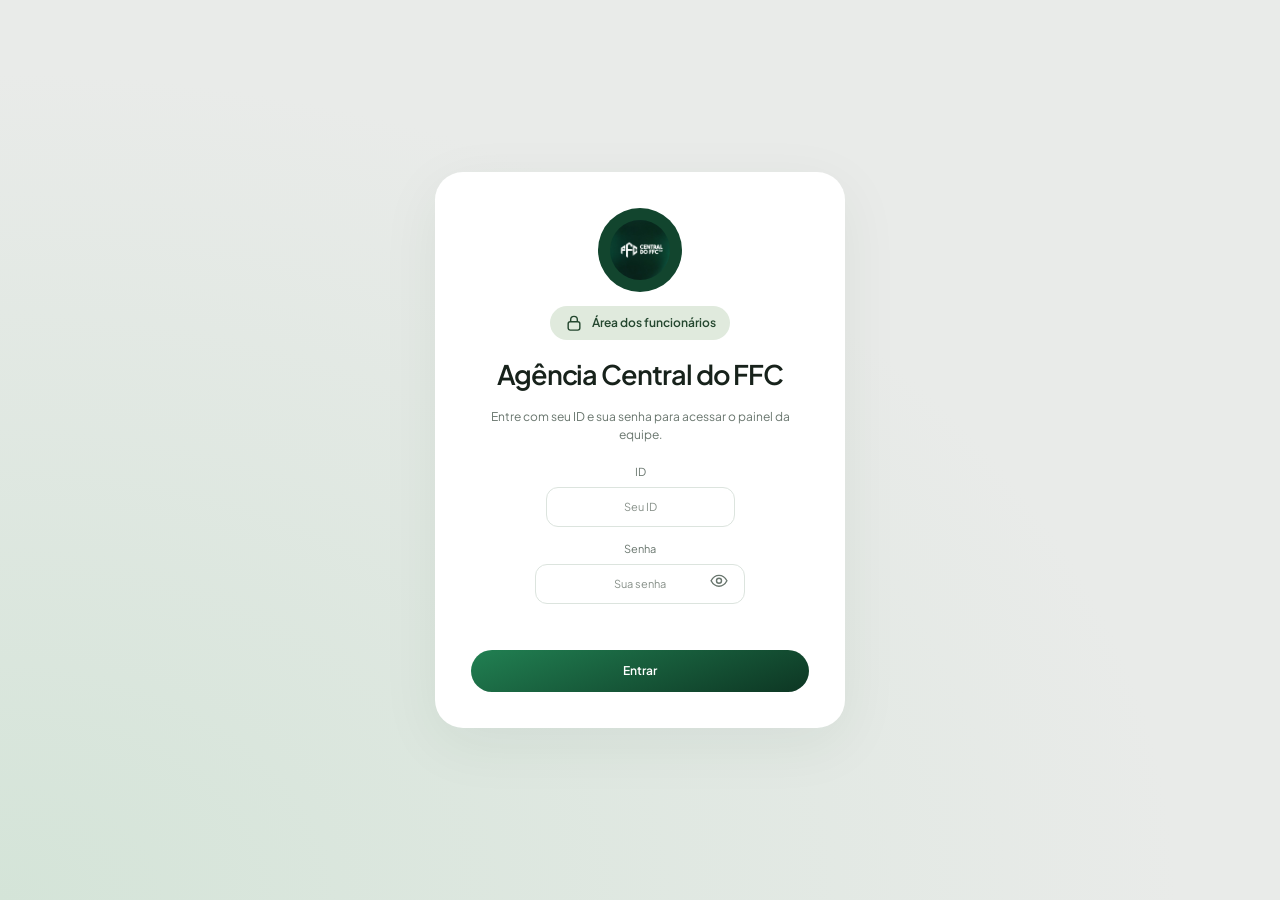
==== agencia.html @ efdbf514 "Update agencia.html" ====
<!DOCTYPE html>
<html lang="pt-BR">
<head>
<meta charset="UTF-8">
<meta name="viewport" content="width=device-width, initial-scale=1.0, viewport-fit=cover">
<meta name="robots" content="noindex,nofollow">
<meta name="theme-color" content="#04140d">
<title>Agência | Central do FFC</title>
<link rel="icon" href="/mark.png">
<link rel="stylesheet" href="assets/fonts.css">
<link rel="stylesheet" href="assets/gerenciar.css">
<link rel="stylesheet" href="assets/agencia.css">
</head>
<body>

<!-- LOGIN -->
<div class="ag-gate" id="gLogin" hidden>
  <form class="lbox" id="fLogin" autocomplete="on">
    <img class="logo" src="/mark.png" alt="">
    <span class="pill"><svg class="icon" aria-hidden="true"><use href="#ag-lock"/></svg>Área dos funcionários</span>
    <h2>Agência Central do FFC</h2>
    <p>Entre com seu ID e sua senha para acessar o painel da equipe.</p>
    <label>ID<input type="text" id="lid" inputmode="text" autocapitalize="none" autocomplete="username" placeholder="Seu ID" required></label>
    <label>Senha<span class="ag-field"><input type="password" id="lpw" autocomplete="current-password" placeholder="Sua senha" required><button class="ag-eye" type="button" data-eye aria-label="Mostrar senha"><svg class="icon" aria-hidden="true"><use href="#ag-eye"/></svg></button></span></label>
    <div class="err" id="lerr" role="alert"></div>
    <button class="btn g" type="submit">Entrar</button>
  </form>
</div>

<!-- BLOQUEIO -->
<div class="ag-gate" id="gLock" hidden>
  <form class="lbox" id="fLock">
    <span id="lkAv"></span>
    <span class="pill"><svg class="icon" aria-hidden="true"><use href="#ag-lock"/></svg>Painel bloqueado</span>
    <h2 id="lkName"></h2>
    <p>O painel foi bloqueado para proteger sua conta. Digite sua senha para continuar de onde parou.</p>
    <label>Senha<span class="ag-field"><input type="password" id="lkpw" autocomplete="current-password" placeholder="Sua senha" required><button class="ag-eye" type="button" data-eye aria-label="Mostrar senha"><svg class="icon" aria-hidden="true"><use href="#ag-eye"/></svg></button></span></label>
    <div class="err" id="lkerr" role="alert"></div>
    <button class="btn g" type="submit"><svg class="icon" aria-hidden="true"><use href="#ag-lock"/></svg>Desbloquear</button>
    <button class="ag-link" type="button" id="lkOut">Não é você? Sair</button>
  </form>
</div>

<!-- APP -->
<div class="app" id="app" hidden>
  <button class="backdrop" aria-label="Fechar menu" tabindex="-1" id="bd"></button>
  <aside id="sidebar" aria-label="Navegação da agência">
    <button class="mobile-close" aria-label="Fechar menu" id="mc">×</button>
    <div class="brand"><img src="/mark.png" alt=""><div>Central do FFC<small>Agência</small></div></div>
    <button class="nav on" data-v="inicio"><svg class="icon" aria-hidden="true"><use href="#ag-home"/></svg>Visão geral</button>
    <button class="nav" data-v="avisos"><svg class="icon" aria-hidden="true"><use href="#ag-mega"/></svg>Avisos<span class="nav-count" data-b="notices" hidden></span></button>
    <button class="nav" data-v="tarefas"><svg class="icon" aria-hidden="true"><use href="#ag-task"/></svg>Tarefas<span class="nav-count" data-b="tasks" hidden></span></button>
    <button class="nav" data-v="calendario"><svg class="icon" aria-hidden="true"><use href="#ag-cal"/></svg>Calendário</button>
    <button class="nav" data-v="arquivos"><svg class="icon" aria-hidden="true"><use href="#ag-folder"/></svg>Arquivos</button>
    <button class="nav" data-v="chat"><svg class="icon" aria-hidden="true"><use href="#ag-chat"/></svg>Conversas<span class="nav-count" data-b="chat" hidden></span></button>
    <button class="nav" data-v="equipe"><svg class="icon" aria-hidden="true"><use href="#ag-team"/></svg>Equipe</button>
    <button class="nav" data-v="pedidos"><svg class="icon" aria-hidden="true"><use href="#ag-inbox"/></svg>Pedidos<span class="nav-count" data-b="req" hidden></span></button>
    <button class="nav" data-v="atividade" id="navAct" hidden><svg class="icon" aria-hidden="true"><use href="#ag-pulse"/></svg>Atividade</button>
    <a class="nav" href="/gerenciar" id="navAdm" hidden><svg class="icon" aria-hidden="true"><use href="#ag-right"/></svg>Painel editorial</a>
    <div class="sp"></div>
    <button class="ag-sbuser" id="sbMe" aria-label="Meu perfil"><span id="sbAv"></span><div><strong id="sbName"></strong><small id="sbRole"></small></div></button>
    <button class="nav" id="btnLock"><svg class="icon" aria-hidden="true"><use href="#ag-lock"/></svg>Bloquear painel</button>
    <button class="nav" id="btnOut"><svg class="icon" aria-hidden="true"><use href="#ag-out"/></svg>Sair</button>
  </aside>
  <div class="workspace">
    <header class="topbar">
      <button class="menu-toggle" aria-label="Abrir menu" aria-controls="sidebar" aria-expanded="false" id="mt"><svg class="icon" aria-hidden="true"><use href="#ag-menu"/></svg></button>
      <span class="ag-title" id="ttl">Visão geral</span>
      <div class="topbar-right">
        <button class="ag-ib" id="bell" aria-label="Notificações"><svg class="icon" aria-hidden="true"><use href="#ag-bell"/></svg><span class="nav-count" id="bellDot" hidden></span></button>
        <button class="ag-user" id="meBtn" aria-label="Meu perfil"><span id="meAv"></span><div><strong id="meName"></strong><small id="meRole"></small></div></button>
      </div>
    </header>
    <main class="main-panel ag-root" id="ag-root"></main>
  </div>
</div>

<script src="assets/supabase.min.js"></script>
<script src="config.js"></script>
<script src="assets/agencia.js"></script>
<script>
const sb = supabase.createClient(FFC_SUPABASE_URL, FFC_SUPABASE_KEY);
const $ = s => document.querySelector(s);
const DOMAIN = 'membros.centraldoffc.app', IDLE = 15 * 60 * 1000;
let sessionEmail = '', ready = false, locked = false, lastAct = Date.now(), justLogged = false, booting = false;

function gate(w) { $('#gLogin').hidden = w !== 'login'; $('#gLock').hidden = w !== 'lock'; $('#app').hidden = w !== 'app'; }
document.addEventListener('click', e => { const b = e.target.closest('[data-eye]'); if (!b) return; const i = b.parentElement.querySelector('input'); i.type = i.type === 'password' ? 'text' : 'password'; });

/* menu lateral no celular */
const setMenu = o => { $('#app').classList.toggle('menu-open', o); $('#mt').setAttribute('aria-expanded', String(o)); };
$('#mt').onclick = () => setMenu(true); $('#mc').onclick = () => setMenu(false); $('#bd').onclick = () => setMenu(false);
document.addEventListener('keydown', e => { if (e.key === 'Escape') setMenu(false); });
document.querySelectorAll('aside .nav[data-v]').forEach(b => b.onclick = () => { AG.go(b.dataset.v); setMenu(false); });
$('#bell').onclick = () => AG.openNotifs();
$('#meBtn').onclick = () => AG.openMe();
$('#sbMe').onclick = () => { setMenu(false); AG.openMe(); };
$('#btnOut').onclick = logout; $('#lkOut').onclick = logout; $('#btnLock').onclick = () => lock(false);

/* login */
$('#fLogin').onsubmit = async e => {
  e.preventDefault(); const id = $('#lid').value.trim().toLowerCase(); $('#lerr').textContent = '';
  const email = id.includes('@') ? id : `${id}@${DOMAIN}`; justLogged = true;
  const { error } = await sb.auth.signInWithPassword({ email, password: $('#lpw').value });
  if (error) { justLogged = false; $('#lerr').textContent = 'ID ou senha incorretos.'; }
};
$('#fLock').onsubmit = async e => {
  e.preventDefault(); $('#lkerr').textContent = '';
  const { error } = await sb.auth.signInWithPassword({ email: sessionEmail, password: $('#lkpw').value });
  if (error) { $('#lkerr').textContent = 'Senha incorreta.'; return; }
  $('#lkpw').value = ''; locked = false; lastAct = Date.now(); gate('app'); AG.log('desbloqueou o painel');
};
async function logout() { ready = false; locked = false; AG.destroy(); await sb.auth.signOut(); }

sb.auth.onAuthStateChange((ev, s) => {
  if (!s) { ready = false; gate('login'); return; }
  if (ready || booting) return;
  const fresh = justLogged; justLogged = false; sessionEmail = s.user.email || '';
  setTimeout(() => boot(fresh), 0);
});
sb.auth.getSession().then(({ data }) => { if (!data.session) gate('login'); });

async function boot(fresh) {
  booting = true;
  const ok = await AG.init({
    sb, mount: $('#ag-root'),
    onView: v => { document.querySelectorAll('aside .nav[data-v]').forEach(b => b.classList.toggle('on', b.dataset.v === v)); $('#ttl').textContent = AG.TITLES[v] || ''; },
    onBadges: b => {
      document.querySelectorAll('[data-b]').forEach(el => { const n = b[el.dataset.b] || 0; el.hidden = !n; el.textContent = n > 99 ? '99+' : n; });
      $('#bellDot').hidden = !b.notifs; $('#bellDot').textContent = b.notifs > 9 ? '9+' : b.notifs; drawMe();
    },
    onMe: drawMe,
    onDenied: async () => { await sb.auth.signOut(); gate('login'); $('#lerr').textContent = 'Esta conta não tem acesso à agência.'; }
  });
  booting = false; if (!ok) return;
  ready = true; lastAct = Date.now(); gate('app'); drawMe();
  $('#navAct').hidden = !AG.isLeader();
  sb.rpc('is_admin').then(r => { $('#navAdm').hidden = r.data !== true; });
  AG.go('inicio'); if (fresh) AG.log('entrou no painel');
}
function drawMe() { const m = AG.me; if (!m) return; $('#meAv').innerHTML = AG.av(m, 40); $('#meName').textContent = AG.first(m.name); $('#meRole').textContent = m.role_title; $('#sbAv').innerHTML = AG.av(m, 42); $('#sbName').textContent = AG.first(m.name); $('#sbRole').textContent = m.role_title; }

/* bloqueio por inatividade */
['click', 'keydown', 'touchstart', 'scroll'].forEach(ev => addEventListener(ev, () => { if (!locked) lastAct = Date.now(); }, { passive: true }));
setInterval(() => { if (ready && !locked && Date.now() - lastAct > IDLE) lock(true); }, 20000);
function lock(auto) {
  const m = AG.me; if (!m) return; locked = true; setMenu(false); AG.closeModal();
  $('#lkAv').innerHTML = AG.av(m, 84); $('#lkName').textContent = AG.first(m.name); gate('lock');
  AG.log(auto ? 'teve o painel bloqueado por inatividade' : 'bloqueou o painel');
}
</script>
</body>
</html>
---- assets/fonts.css ----
@font-face {
  font-family: 'Plus Jakarta Sans';
  font-style: normal;
  font-weight: 400;
  font-display: swap;
  src: url(jakarta-400.ttf) format('truetype');
}
@font-face {
  font-family: 'Plus Jakarta Sans';
  font-style: normal;
  font-weight: 500;
  font-display: swap;
  src: url(jakarta-500.ttf) format('truetype');
}
@font-face {
  font-family: 'Plus Jakarta Sans';
  font-style: normal;
  font-weight: 600;
  font-display: swap;
  src: url(jakarta-600.ttf) format('truetype');
}
@font-face {
  font-family: 'Plus Jakarta Sans';
  font-style: normal;
  font-weight: 700;
  font-display: swap;
  src: url(jakarta-700.ttf) format('truetype');
}
---- assets/gerenciar.css ----
:root{--bg:#e9ebe9;--side:#f5f6f5;--card:#fff;--line:#e6eae7;--acc:#1d754c;--hi:#1d754c;--g:#103f2a;--ink:#17221b;--dim:#69766e;--faint:#768179;--red:#bc4545;--font:'Plus Jakarta Sans',Arial,sans-serif}
*{box-sizing:border-box}body{margin:0;background:var(--bg);color:var(--ink);font:14px/1.5 var(--font);min-height:100dvh}button,input,textarea,select{font:inherit;color:inherit}button,a,input{ -webkit-tap-highlight-color:transparent}button{cursor:pointer}button:disabled{opacity:.4;cursor:not-allowed}h1,h2,h3,p{margin-top:0}h1,h2,h3{font-weight:600;letter-spacing:-.04em}h3{font-size:18px}[hidden]{display:none!important}a{color:inherit}button:focus-visible,a:focus-visible,input:focus-visible,textarea:focus-visible,select:focus-visible,[contenteditable]:focus-visible{outline:3px solid #55ad7b;outline-offset:3px}.icon{width:20px;height:20px;fill:none;stroke:currentColor;stroke-width:1.7;flex:none}.icon use{pointer-events:none}.svg-defs{position:absolute;width:0;height:0;overflow:hidden}
.app{display:grid;grid-template-columns:252px minmax(0,1fr);gap:12px;padding:12px;min-height:100dvh}.app>aside{position:sticky;top:12px;height:calc(100dvh - 24px);background:var(--side);border-radius:28px;padding:24px 18px 18px;display:flex;flex-direction:column;gap:5px;overflow-y:auto}.brand{display:flex;align-items:center;gap:10px;margin:0 6px 26px;font-size:17px;font-weight:700;letter-spacing:-.04em}.brand img{height:38px;width:38px;object-fit:contain;border-radius:10px}.brand small{display:block;font-size:10px;color:var(--dim);font-weight:500;letter-spacing:.12em;text-transform:uppercase}.nav-label{font-size:10px;letter-spacing:.08em;color:var(--dim);text-transform:uppercase;padding:10px 12px;margin:6px 0}.nav{display:flex;align-items:center;gap:12px;border:0;background:transparent;border-radius:12px;padding:12px;color:var(--dim);text-align:left;text-decoration:none;position:relative;font-size:13px;min-height:44px}.nav:hover{background:#e9eeea;color:var(--ink)}.nav.on{font-weight:600;color:var(--ink)}.nav.on:before{content:'';position:absolute;left:-18px;width:5px;height:32px;border-radius:0 5px 5px 0;background:var(--acc)}.nav.on .icon{color:var(--acc)}.nav-count{margin-left:auto;font-size:10px;background:var(--g);color:white;padding:1px 6px;border-radius:5px}.sp{flex:1;min-height:20px}.side-note{border-radius:22px;background:radial-gradient(ellipse at bottom right,#216044,transparent 65%),#0c3020;color:#fff;padding:20px 16px;margin-top:18px}.side-note p{color:#bdd3c4;font-size:12px;margin-bottom:16px}.side-note strong{font-size:17px;font-weight:500;display:block;margin:12px 0 6px}.side-note .btn{display:block;width:100%;text-align:center;background:#1e754a;color:#fff;text-decoration:none;font-size:12px}.workspace{min-width:0}.topbar{height:70px;border-radius:28px;background:var(--side);display:flex;align-items:center;padding:12px 20px;gap:16px;margin-bottom:12px}.global-search{background:#fff;border-radius:99px;display:flex;align-items:center;gap:10px;padding:0 14px;max-width:380px;flex:1;min-width:0}.global-search input{border:0!important;background:transparent!important;padding:11px 0!important;min-width:0;font-size:12px;outline:none!important}.global-search kbd{white-space:nowrap;font:10px var(--font);background:var(--side);padding:2px 6px;border-radius:5px}.topbar-right{margin-left:auto;display:flex;align-items:center;gap:14px}.site-action{display:grid;place-items:center;background:#fff;border-radius:50%;width:42px;height:42px}.user{display:flex;align-items:center;gap:10px}.avatar{display:grid;place-items:center;background:#e0eadd;color:#24472f;width:42px;height:42px;border-radius:50%;font-size:13px;font-weight:600}.user strong{font-size:12px;display:block;font-weight:600}.user small{display:block;font-size:11px;color:var(--dim);max-width:180px;overflow:hidden;text-overflow:ellipsis}.menu-toggle,.mobile-close{display:none}.main-panel{background:var(--side);border-radius:28px;padding:24px 20px;min-height:calc(100dvh - 106px)}.top{display:flex;justify-content:space-between;align-items:center;gap:20px;margin-bottom:22px;flex-wrap:wrap}.top h1{font-size:34px;line-height:1.2;margin:0 0 5px}.top p{font-size:12px;color:var(--dim);margin:0}.btn{border:0;border-radius:99px;padding:12px 20px;font-size:12px;font-weight:600;background:var(--hi);color:white;display:inline-flex;align-items:center;justify-content:center;gap:8px;min-height:40px;text-decoration:none;transition:background .15s,transform .15s}.btn:hover{filter:brightness(.96)}.btn.g{background:linear-gradient(160deg,#218052,#0d3623);color:white}.btn.o{background:transparent;border:1px solid #164c32;color:var(--g)}.btn.r{background:transparent;border:1px solid #e4bcbc;color:var(--red)}.btn.s{padding:6px 11px;font-size:11px;min-height:32px}.btn[aria-pressed=true]{background:var(--g);color:#fff}.stats{display:grid;grid-template-columns:repeat(4,minmax(0,1fr));gap:14px;margin-bottom:16px}.st{background:var(--card);border-radius:22px;padding:20px;position:relative;box-shadow:0 2px 2px #17221b04}.st small{font-size:14px;color:var(--ink);display:block;padding-right:22px}.st b{display:block;font-size:44px;line-height:1.3;letter-spacing:-.05em;font-weight:600;margin:14px 0 0}.st .stat-note{font-size:10px;color:var(--dim);margin-top:4px}.stat-arrow{position:absolute;right:17px;top:18px;width:30px;height:30px;display:grid;place-items:center;border:1px solid currentColor;border-radius:50%}.stat-arrow .icon{width:15px;height:15px}.st.hl{background:linear-gradient(130deg,#175a3b,#0e3825);color:#fff;box-shadow:0 8px 14px #103e2626}.st.hl small,.st.hl .stat-note{color:#d1e5d7}.st.hl .stat-arrow{background:#edf7ef;color:#174e33;border:0}.row{display:grid;grid-template-columns:1.2fr 1fr;gap:16px;margin-bottom:16px}.dashboard-row{grid-template-columns:1.35fr .9fr 1fr}.panel{background:var(--card);border-radius:22px;padding:20px;box-shadow:0 2px 2px #17221b04;min-width:0}.panel h3{margin:0 0 12px}.panel-header{display:flex;align-items:center;justify-content:space-between;gap:10px;margin-bottom:20px}.panel-header h3{margin:0}.panel-header span{font-size:10px;color:var(--dim)}.bars{display:flex;align-items:flex-end;gap:12px;height:185px;margin-top:20px}.bar{flex:1;display:flex;flex-direction:column;align-items:center;justify-content:flex-end;gap:6px;height:100%;font-size:10px;color:var(--dim);min-width:0}.bar i{width:100%;max-width:54px;border-radius:40px;min-height:8px;background:#1d754c}.bar:nth-child(3n) i{background:#59b98b}.bar:nth-child(4n) i{background:#103f2a}.bar[data-empty=true] i{background:repeating-linear-gradient(135deg,transparent,transparent 4px,#98aa9e 4px,#98aa9e 5px);border:1px solid #dde4df}.quick-card{display:flex;flex-direction:column}.quick-card .eyebrow{font-size:10px;color:var(--dim);text-transform:uppercase;letter-spacing:.08em;margin:0 0 15px}.quick-card h3{font-size:25px;line-height:1.3;color:#175a3b;margin:0 0 10px}.quick-card>p{font-size:11px;color:var(--dim)}.quick{display:grid;gap:8px;margin-top:auto;padding-top:20px}.quick .btn{width:100%}.progress-card{display:flex;flex-direction:column}.publication-ring{position:relative;width:150px;aspect-ratio:1;border-radius:50%;background:conic-gradient(#1d754c var(--progress,0%),#edf1ee 0);margin:10px auto 16px;display:grid;place-items:center}.publication-ring:before{content:'';position:absolute;inset:16px;border-radius:50%;background:#fff}.publication-ring>div{z-index:1;text-align:center}.publication-ring strong{font-size:30px;letter-spacing:-.05em}.publication-ring small{display:block;color:var(--dim);font-size:10px}.legend{display:flex;justify-content:center;gap:14px;color:var(--dim);font-size:10px}.legend span{display:flex;align-items:center;gap:5px}.legend i{display:block;width:9px;height:9px;border-radius:50%;background:#1d754c}.legend span+span i{background:#e5ebe6}.tools{display:flex;gap:8px;flex-wrap:wrap;margin-bottom:18px}.tools input{flex:1;min-width:160px}.list{display:grid;gap:10px}.it{display:flex;align-items:center;gap:12px;padding:12px;background:var(--card);border:1px solid var(--line);border-radius:16px;min-width:0}.th{width:76px;height:58px;border-radius:12px;flex:none;background:#e7efea center/cover}.tx{flex:1;min-width:0}.it b{display:block;font-size:12px;font-weight:600;white-space:nowrap;overflow:hidden;text-overflow:ellipsis}.it small{color:var(--dim);font-size:10px;overflow-wrap:anywhere}.badge{display:inline-block;font-size:9px;font-weight:500;border-radius:5px;padding:1px 5px;margin:5px 5px 0 0;background:#e9f6ee;color:#1d754c;border:1px solid #c5e1ce}.badge.d{background:#f5f0e7;color:#946c25;border-color:#ebd6b6}.badge.f{background:#edf0fc;color:#5c65a0;border-color:#d6dbef}.acts{display:flex;gap:6px;flex-wrap:wrap;justify-content:flex-end}.recent-panel .it{border:0;border-bottom:1px solid var(--line);border-radius:0;padding:12px 0}.recent-panel .it:last-child{border-bottom:0}.ed{display:grid;grid-template-columns:minmax(0,1fr) 280px;gap:20px;align-items:start}.editor-main{padding:20px;background:#fff;border-radius:22px}input[type=text],input[type=email],input[type=password],textarea,select{width:100%;background:#fff;border:1px solid #dce4de;border-radius:12px;padding:11px 13px;min-width:0}textarea{resize:vertical}input::placeholder,textarea::placeholder{color:#879089}input[type=checkbox]{accent-color:var(--acc);width:17px;height:17px}.tb{display:flex;flex-wrap:wrap;gap:4px;padding:8px;border:1px solid var(--line);border-bottom:0;border-radius:14px 14px 0 0;background:#f7f9f7}.tb button{min-width:34px;min-height:34px;border:0;border-radius:8px;background:none;font-weight:600;font-size:12px}.tb button:hover{background:#e6efe8}#body{min-height:340px;border:1px solid var(--line);border-radius:0 0 14px 14px;padding:16px;line-height:1.8;font-size:15px;background:#fff;overflow-wrap:anywhere}#body h2{font:600 23px var(--font);margin:14px 0 6px}#body a{color:var(--acc)}#body img{max-width:100%;border-radius:12px;display:block;margin:8px 0}#body blockquote{margin:8px 0;padding-left:14px;border-left:3px solid var(--acc);color:var(--dim)}#t{font:600 22px var(--font)!important;letter-spacing:-.03em}label{display:block;font-size:11px;color:var(--dim);margin:16px 0 6px}.sw{display:flex;align-items:center;justify-content:space-between;padding:12px 0;border-top:1px solid var(--line);font-size:12px;gap:8px}.gal{display:grid;grid-template-columns:1fr 1fr;gap:8px;margin-top:12px}.gi{border-radius:10px;overflow:hidden;border:1px solid var(--line)}.gi img{width:100%;aspect-ratio:4/3;object-fit:cover;display:block}.gi div{display:flex;flex-wrap:wrap;gap:3px;padding:5px}.gi button{flex:1;font-size:10px;padding:4px;border-radius:6px;border:1px solid var(--line);background:#f1f6f2}.gi.cv{outline:2px solid var(--acc)}.toast{position:fixed;bottom:20px;left:50%;transform:translateX(-50%);background:var(--g);color:#fff;padding:12px 22px;border-radius:99px;font-weight:500;font-size:12px;z-index:100;box-shadow:0 8px 30px #17221b26;max-width:90vw;text-align:center}.err{color:var(--red);font-size:12px;min-height:18px}.social-add{display:flex;gap:8px;flex-wrap:wrap}.social-add select{width:120px}.social-add input{flex:1;min-width:120px}#login{min-height:100dvh;display:grid;place-items:center;padding:24px;background:radial-gradient(ellipse at bottom left,#d4e4d8,transparent 65%),var(--bg)}.lbox{width:min(100%,410px);padding:36px;background:#fff;border-radius:28px;display:grid;gap:14px;box-shadow:0 16px 60px #173a2010}.lbox .brand{margin:0 0 12px}.lbox h2{font-size:27px;margin:0}.lbox p{font-size:12px;color:var(--dim);margin:0 0 6px}.lbox label{margin:0}.lbox label input{margin-top:6px}.lbox>.btn{width:100%}.login-note{font-size:10px;text-align:center;color:var(--dim)}.backdrop{display:none}
@media(min-width:1700px){.main-panel{padding:30px}.dashboard-row{grid-template-columns:1.5fr 1fr 1fr}.bars{height:210px}}
@media(max-width:1250px){.app{grid-template-columns:220px minmax(0,1fr)}.brand{font-size:15px}.stats{gap:10px}.st{padding:16px}.st small{font-size:12px;padding-right:26px}.st b{font-size:38px}.dashboard-row{grid-template-columns:1.2fr 1fr}.progress-card{grid-column:1/-1;display:grid;grid-template-columns:1fr 1fr;align-items:center}.progress-card h3{grid-column:1}.publication-ring{grid-column:2;grid-row:1/3;width:120px;margin:0 auto}.legend{justify-content:flex-start}.it .acts{max-width:185px}.ed{grid-template-columns:minmax(0,1fr) 250px}}
@media(max-width:900px){.app{grid-template-columns:1fr}.app>aside{position:fixed;left:12px;top:12px;bottom:12px;width:252px;z-index:60;transform:translateX(-290px);transition:transform .2s}.app.menu-open>aside{transform:translateX(0)}.mobile-close{display:block;position:absolute;right:12px;top:8px;background:transparent;border:0;padding:8px;font-size:20px}.app.menu-open .backdrop{display:block;position:fixed;inset:0;border:0;background:#0b21135c;z-index:55}.menu-toggle{display:grid;place-items:center;background:none;border:0;padding:4px;width:28px;height:38px}.global-search kbd{display:none}.main-panel{min-height:calc(100dvh - 106px)}.topbar{padding:12px 16px}.user small{max-width:140px}}
@media(max-width:620px){.app{padding:8px;gap:8px}.topbar{height:64px;margin-bottom:10px;gap:8px;border-radius:24px;padding:10px 12px}.global-search{padding:0 10px}.global-search input{font-size:11px}.user>div:last-child,.site-action{display:none}.topbar-right{margin-left:0}.user .avatar{width:36px;height:36px}.main-panel{padding:20px 12px;border-radius:24px}.top h1{font-size:29px}.top{gap:16px}.top p{font-size:11px}.stats{grid-template-columns:1fr 1fr;gap:10px}.st{padding:16px;border-radius:19px;min-height:148px}.st small{font-size:11px}.st b{font-size:38px}.stat-arrow{right:12px;top:14px;width:25px;height:25px}.st .stat-note{font-size:9px}.row,.dashboard-row,.ed{grid-template-columns:1fr}.progress-card{display:flex;grid-column:auto;align-items:stretch}.publication-ring{width:150px;margin:10px auto 16px}.legend{justify-content:center}.panel,.editor-main{padding:17px;border-radius:20px}.it{flex-wrap:wrap;gap:10px}.it .acts{width:100%;max-width:none;justify-content:flex-start;gap:5px}.it .acts .btn{font-size:10px;padding:6px 9px;min-height:34px}.th{width:62px;height:50px}.tx b{font-size:12px}.it small{font-size:9px}.tools{gap:6px}.tools input{flex-basis:100%}.panel-header{align-items:flex-start}.panel-header h3{font-size:17px}.panel-header .btn{font-size:10px;padding:6px 10px}.lbox{padding:26px}.top .acts{justify-content:flex-start}.social-add select{width:100px}}
@media(prefers-reduced-motion:reduce){*{scroll-behavior:auto!important;transition:none!important}}
.brand img{background:#12452e;padding:5px}.gi img{background:#e6eee8}
.editor-hint{font-size:12px;color:var(--dim);margin:12px 0}.image-editor-actions{display:flex;align-items:center;gap:12px;flex-wrap:wrap;padding:10px 0}.image-tools{position:sticky;top:8px;z-index:10;display:flex;flex-wrap:wrap;gap:10px;padding:14px;background:#f0f7f2;border:1px solid #b7d4c1;border-radius:14px;box-shadow:0 4px 12px #1232}.image-tools label{flex:1;min-width:110px;margin:0}.image-tools .image-alt-label{flex-basis:100%}.image-move{display:flex;flex-wrap:wrap;gap:8px}#body img[data-selected]{outline:3px solid #1d754c;outline-offset:3px}#body img{height:auto;cursor:pointer}#body img[data-width="50"]{width:50%}#body img[data-width="75"]{width:75%}#body img[data-width="100"]{width:100%}#body img[data-align="left"]{margin-left:0;margin-right:auto}#body img[data-align="center"]{margin-left:auto;margin-right:auto}#body img[data-align="right"]{margin-left:auto;margin-right:0}
/* Ferramentas à direita no computador e sobre o teclado no celular. */
.editor-side{min-width:0;display:flex;flex-direction:column;gap:16px;position:sticky;top:12px;max-height:calc(100dvh - 24px);overflow:auto;scrollbar-width:thin}
.editor-tools{background:#fff;border:1px solid var(--line);border-radius:16px;padding:10px;min-width:0}
.editor-tools .tb{border:0;border-radius:10px;padding:4px;gap:4px}
.editor-tools .tb button{min-height:40px;min-width:40px}
.editor-tools .image-editor-actions{padding:10px 0 0;gap:4px}
.editor-tools .image-editor-actions .btn{min-height:40px}
.editor-tools .image-editor-actions .editor-hint{margin:6px 0;font-size:11px}
#body{border-radius:14px}
@media(max-width:900px){
  .ed{grid-template-columns:minmax(0,1fr)}
  .editor-side{position:static;max-height:none;overflow:visible}
  .editor-tools{margin-bottom:12px}
  .editor-tools.is-docked{position:fixed;left:0;right:0;z-index:80;margin:0;border-radius:14px 14px 0 0;border:1px solid #dce4de;padding:6px 10px;box-shadow:0 -5px 20px #1232;background:#fff}
  .editor-tools.is-docked .tb{display:flex;flex-wrap:nowrap;overflow-x:auto;scrollbar-width:thin;background:transparent;padding:0}
  .editor-tools.is-docked .tb button{flex:none;min-height:44px;padding:6px 10px}
  .editor-tools.is-docked .image-editor-actions{padding:4px 0 0}
  .editor-tools.is-docked .image-editor-actions .editor-hint{display:none}
  #body{font-size:16px;padding-bottom:120px}
}
.cover-editor{margin-top:16px}.cover-editor img{display:block;width:100%;height:auto;max-height:240px;object-fit:contain;background:#e6eee8;border-radius:12px;margin-bottom:10px}.cover-editor .btn{width:100%}
---- assets/agencia.css ----
/* Agência Central do FFC — estilos (usa as variáveis e componentes do gerenciar.css) */
.ag-root,.ag-bg{--ok:#1d754c;--warn:#946c25;--soft:#eef6f1}
.ag-root label,.ag-modal label{display:block;font-size:11px;color:var(--dim);margin:14px 0 6px}
.ag-root input:not([type=checkbox]):not([type=radio]):not([type=file]),.ag-root select,.ag-root textarea,.ag-modal input:not([type=checkbox]):not([type=radio]):not([type=file]),.ag-modal select,.ag-modal textarea{width:100%;background:#fff;border:1px solid #dce4de;border-radius:12px;padding:11px 13px;min-width:0;font-size:13px;outline:none}
.ag-root input:focus,.ag-root select:focus,.ag-root textarea:focus,.ag-modal input:focus,.ag-modal select:focus,.ag-modal textarea:focus{border-color:#55ad7b;box-shadow:0 0 0 3px #55ad7b26}
.ag-modal textarea,.ag-root textarea{resize:vertical}
.ag-root .badge,.ag-modal .badge{margin:0;display:inline-flex;align-items:center;gap:4px;font-size:10px;padding:2px 8px;border-radius:7px}
.badge.u{background:#fbeaea;color:#bc4545;border-color:#efc7c7}
.ag-root .btn.rd,.ag-modal .btn.rd{background:#bc4545}
.ag-root .btn .icon,.ag-modal .btn .icon{width:16px;height:16px}
.ag-root .btn.s .icon{width:14px;height:14px}
.ag-root .acts,.ag-root .top .acts{display:flex;gap:8px;flex-wrap:wrap}
.ag-root .btn[aria-pressed=false]{opacity:.85}
.ag-empty{color:var(--dim);font-size:12px;margin:8px 0;text-align:center;padding:14px 0}.ag-empty.sm{padding:10px 0;font-size:11px}
.ag-p{font-size:13px;color:#33433a;margin:6px 0 12px;overflow-wrap:anywhere}.ag-p.pre{white-space:pre-wrap}
.ag-meta{font-size:11px;color:var(--dim)}
.ag-stack{display:grid;gap:12px}
.ag-av{border-radius:50%;object-fit:cover;display:inline-grid;place-items:center;font-weight:700;color:#fff;flex:none;border:2px solid #fff;overflow:hidden}
.ag-avs{display:flex}.ag-avs .ag-av{margin-left:-7px}.ag-avs .ag-av:first-child{margin-left:0}
.ag-tm{display:flex;gap:6px;flex-wrap:wrap;align-items:center}

/* listas e linhas */
.ag-line{display:flex;align-items:center;gap:12px;padding:12px 0;border-bottom:1px solid var(--line);min-width:0}.ag-line:last-child{border-bottom:0}
.ag-line .tx{flex:1;min-width:0}.ag-line .tx b{display:block;font-size:13px;font-weight:600;overflow-wrap:anywhere}.ag-line .tx small{display:block;font-size:11px;color:var(--dim)}
.ag-btnrow{width:100%;background:none;border:0;border-bottom:1px solid var(--line);text-align:left;color:inherit;border-radius:0}.ag-btnrow:hover{background:var(--soft)}
.ag-btnrow.unread{background:var(--soft)}.ag-dot{width:9px;height:9px;border-radius:50%;background:var(--acc);flex:none}
.ag-date{width:44px;text-align:center;flex:none}.ag-date b{display:block;font-size:20px;line-height:1;letter-spacing:-.04em}.ag-date small{text-transform:uppercase;font-size:9px;letter-spacing:.06em;color:var(--dim)}
.ag-banner{display:flex;gap:10px;align-items:center;background:#fff7e6;border:1px solid #ebd6b6;color:#7a5a1e;border-radius:16px;padding:13px 16px;margin-bottom:14px;font-size:13px}
.ag-stbtn{border:0;text-align:left;font:inherit;cursor:pointer;width:100%;display:block}
.ag-stbtn:focus-visible{outline:3px solid #55ad7b}
.ag-load{display:flex;align-items:center;gap:10px;padding:7px 0}.ag-load .tx{flex:1;min-width:0}.ag-load b{font-size:12px;display:block}.ag-load em{font-style:normal;font-weight:600;font-size:16px;min-width:22px;text-align:right}
.ag-root .dx-track{height:6px;border-radius:9px;background:#edf1ee;margin-top:5px;overflow:hidden}.ag-root .dx-track i{display:block;height:100%;border-radius:9px;background:linear-gradient(90deg,#1d754c,#59b98b)}

/* avisos */
.ag-notice{background:#fff;border-radius:18px;padding:16px 18px;border-left:5px solid var(--acc);border:1px solid var(--line);border-left-width:5px;margin-bottom:10px}
.ag-notice.importante{border-left-color:#d9a23a}.ag-notice.urgente{border-left-color:var(--red)}
.ag-notice h4{font-size:15px;margin:8px 0 4px;letter-spacing:-.02em}.ag-notice p{margin:0;font-size:13px;white-space:pre-wrap;overflow-wrap:anywhere;color:#33433a}
.ag-nh{display:flex;gap:8px;align-items:center;flex-wrap:wrap}.ag-nh .tx{flex:1;min-width:0}.ag-nh .tx b{display:block;font-size:13px}
.panel .ag-notice{background:var(--side)}
.ag-stack .ag-notice{margin-bottom:0}

/* filtros */
.ag-filters{display:flex;gap:10px;flex-wrap:wrap;align-items:center;margin-bottom:14px;padding:14px}
.ag-filters select{width:auto;flex:1;min-width:150px;max-width:240px}
.ag-search{position:relative;flex:1;min-width:200px}.ag-search .icon{position:absolute;left:12px;top:50%;transform:translateY(-50%);color:var(--dim);width:17px;height:17px}.ag-search input{padding-left:38px!important;border-radius:99px!important}
.ag-chips{display:flex;gap:6px;flex-wrap:wrap}

/* kanban */
.ag-tabs{display:none;gap:4px;margin:0 0 12px;border-bottom:1px solid var(--line);overflow-x:auto;scrollbar-width:none}
.ag-tabs button{background:none;border:0;border-bottom:2px solid transparent;padding:10px 12px;color:var(--dim);font-weight:600;white-space:nowrap;font-size:12px}
.ag-tabs button[aria-selected=true]{color:var(--ink);border-color:var(--acc)}.ag-tabs i{font-style:normal;background:#dfeae3;border-radius:7px;font-size:10px;padding:1px 6px;margin-left:5px}
.ag-kanban{display:grid;grid-template-columns:repeat(4,minmax(0,1fr));gap:12px;align-items:start}
.ag-col{background:#e5ebe7;border-radius:20px;padding:12px;min-height:160px;transition:background .15s}.ag-col.over{background:#cfe3d7;outline:2px dashed var(--acc)}
.ag-col h4{margin:2px 4px 12px;font-size:12px;letter-spacing:0;font-weight:600;display:flex;justify-content:space-between;align-items:center;color:#33433a}.ag-col h4 i{font-style:normal;background:#fff;border-radius:8px;font-size:10px;padding:1px 7px}
.ag-cards{display:grid;gap:8px}
.ag-task{width:100%;text-align:left;background:#fff;border:0;border-radius:15px;padding:12px;display:grid;gap:9px;color:inherit;box-shadow:0 1px 2px #17221b0d}.ag-task:hover{box-shadow:0 4px 12px #17221b1a}.ag-task.drag{opacity:.4}
.ag-task b{font-size:13px;line-height:1.35;font-weight:600;overflow-wrap:anywhere}
.ag-tf{display:flex;justify-content:space-between;align-items:center;gap:8px}.ag-tf .ag-meta{display:inline-flex;align-items:center;gap:3px;white-space:pre}.ag-tf .icon{width:13px;height:13px}
@media(max-width:1100px){.ag-kanban{grid-template-columns:repeat(2,minmax(0,1fr))}}
@media(max-width:700px){.ag-tabs{display:flex}.ag-kanban{grid-template-columns:1fr}.ag-col{display:none;background:transparent;padding:0}.ag-col.on{display:block}.ag-col h4{display:none}}

/* checklist e comentários */
.ag-check{display:grid;gap:4px}.ag-ci{display:flex;align-items:center;gap:6px}.ag-ci .ag-chk{flex:1}
.ag-chk{display:flex!important;gap:9px;align-items:center;margin:8px 0!important;font-size:13px!important;color:var(--ink)!important;cursor:pointer}
.ag-chk input{width:17px;height:17px;flex:none}.ag-chk .dn{text-decoration:line-through;color:var(--dim)}
.ag-inline{display:flex;gap:8px;margin-top:8px}.ag-inline input{flex:1}
.ag-mini{background:none;border:0;border-radius:8px;padding:6px;color:var(--dim);display:inline-grid;place-items:center}.ag-mini:hover{background:#e6efe8;color:var(--ink)}.ag-mini.lg{padding:10px}
.ag-cm{display:grid;gap:10px}.ag-c{display:flex;gap:10px;align-items:flex-start}.ag-c .tx{flex:1;min-width:0}.ag-c b{font-size:12px}.ag-c small{color:var(--dim);font-weight:400;margin-left:6px}.ag-c p{margin:2px 0 0;font-size:13px;overflow-wrap:anywhere;white-space:pre-wrap}
.ag-info{border:1px solid var(--line);border-radius:14px;margin:6px 0;background:#fff}.ag-info div{display:flex;justify-content:space-between;gap:12px;padding:11px 14px;border-bottom:1px solid var(--line);font-size:12px}.ag-info div:last-child{border:0}.ag-info span{color:var(--dim)}.ag-info b{font-weight:600;text-align:right}
.ag-two{display:grid;grid-template-columns:1fr 1fr;gap:12px}@media(max-width:520px){.ag-two{grid-template-columns:1fr}}
.ag-checks{display:grid;gap:2px;max-height:190px;overflow:auto;border:1px solid #dce4de;border-radius:12px;padding:6px 10px;background:#fff}

/* calendário */
.ag-calh{display:flex;align-items:center;gap:8px;margin-bottom:14px}.ag-calh h3{flex:1;text-align:center;margin:0}
.ag-cal{display:grid;grid-template-columns:repeat(7,minmax(0,1fr));gap:4px}.ag-dw{text-align:center;font-size:10px;color:var(--dim);text-transform:uppercase;letter-spacing:.06em;padding:4px 0}
.ag-cd{min-height:86px;background:var(--side);border:1px solid transparent;border-radius:12px;padding:6px;display:flex;flex-direction:column;gap:3px;text-align:left;color:inherit;min-width:0;overflow:hidden}.ag-cd.off{background:transparent}
button.ag-cd:hover{border-color:#b7d4c1;background:#fff}.ag-cd>span{font-size:12px;font-weight:600}.ag-cd.today>span{background:var(--acc);color:#fff;border-radius:99px;min-width:22px;height:22px;display:inline-grid;place-items:center;align-self:flex-start}
.ag-cd em{font-size:10px;color:var(--dim);font-style:normal}
.ev{display:block;font-style:normal;font-size:10px;line-height:1.3;border-radius:5px;padding:1px 5px;overflow:hidden;text-overflow:ellipsis;white-space:nowrap;background:#dfeae3;color:#175a3b}
.ev.reuniao{background:#e6e9f8;color:#44509a}.ev.prazo{background:#fbeaea;color:#a23b3b}.ev.outro{background:#ececec;color:#555}.ev.bd{background:#fdeaf3;color:#a1346f}.ev.tk{background:#f5f0e7;color:#946c25}
.ag-legend{display:flex;gap:14px;flex-wrap:wrap;margin-top:14px;font-size:10px;color:var(--dim)}.ag-legend span{display:flex;align-items:center;gap:5px}.ag-legend .ev{width:12px;height:12px;padding:0;border-radius:4px}
@media(max-width:700px){.ag-cd{min-height:58px;padding:4px}.ag-cd .ev{font-size:0;height:6px;padding:0}.ag-cd em{font-size:9px}}

/* arquivos */
.ag-crumbs{display:flex;align-items:center;gap:6px;flex-wrap:wrap;margin-bottom:14px;font-size:12px}.ag-crumbs button{background:none;border:0;color:var(--acc);font-weight:600;display:inline-flex;gap:5px;align-items:center;padding:4px 2px}.ag-crumbs span{color:var(--dim)}
.ag-folders{display:grid;grid-template-columns:repeat(auto-fill,minmax(210px,1fr));gap:10px;margin-bottom:14px}
.ag-folder{display:flex;align-items:center;border:1px solid var(--line);border-radius:16px;background:var(--side)}.ag-folder:hover{border-color:#b7d4c1}
.ag-fb{flex:1;min-width:0;display:flex;gap:10px;align-items:center;background:none;border:0;padding:12px;text-align:left;color:inherit}.ag-fb .icon{color:var(--acc)}.ag-fb .tx{min-width:0}.ag-fb b{font-size:12px!important}.ag-fb small{font-size:10px!important}
.ag-fi{display:grid;place-items:center;color:var(--acc);background:#e9f6ee!important;width:48px!important;height:48px!important}
.ag-root .it .tx b{white-space:normal;overflow-wrap:anywhere}

/* conversas */
.ag-chat{display:grid;grid-template-columns:300px minmax(0,1fr);gap:12px;height:calc(100dvh - 250px);min-height:420px}
.ag-cl{overflow:auto;padding:10px}.ag-cv{display:flex;flex-direction:column;padding:0;overflow:hidden}
.ag-ci2{width:100%;display:flex;gap:10px;align-items:center;background:none;border:0;border-radius:14px;padding:10px;text-align:left;color:inherit}.ag-ci2:hover{background:var(--soft)}.ag-ci2.on{background:#dfeee5}
.ag-ci2 .tx{flex:1;min-width:0}.ag-ci2 b{display:block;font-size:13px}.ag-ci2 small{display:block;font-size:11px;color:var(--dim);white-space:nowrap;overflow:hidden;text-overflow:ellipsis}
.ag-cav{width:42px;height:42px;border-radius:50%;background:#e0eadd;color:#24472f;display:grid;place-items:center;flex:none;overflow:hidden}
.ag-ph{margin:auto;text-align:center;color:var(--dim);display:grid;gap:10px;justify-items:center;padding:20px}
.ag-ch{display:flex;align-items:center;gap:10px;padding:12px 16px;border-bottom:1px solid var(--line)}.ag-ch .tx{flex:1;min-width:0}.ag-ch b{display:block}.ag-ch small{color:var(--dim);font-size:11px}.ag-backchat{display:none}
.ag-msgs{flex:1;overflow:auto;padding:16px;display:flex;flex-direction:column;gap:8px;background:#f1f5f2}
.ag-day{align-self:center;font-size:10px;color:var(--dim);background:#fff;border-radius:99px;padding:3px 12px;margin:6px 0}
.ag-m{display:flex;gap:8px;align-items:flex-end;max-width:82%}.ag-m.me{align-self:flex-end;flex-direction:row-reverse}
.ag-m .bub{background:#fff;border-radius:16px 16px 16px 4px;padding:8px 12px;min-width:0;box-shadow:0 1px 1px #17221b0d}.ag-m.me .bub{background:#d6ecde;border-radius:16px 16px 4px 16px}
.ag-m .bub b{display:block;font-size:11px;color:var(--acc);margin-bottom:2px}.ag-m .bub p{margin:0;font-size:13px;white-space:pre-wrap;overflow-wrap:anywhere}
.ag-m .bub small{display:flex;gap:8px;align-items:center;font-size:10px;color:var(--dim);margin-top:3px;justify-content:flex-end}
.ag-tl{background:none;border:0;font-size:10px;color:var(--dim);padding:0;text-decoration:underline;opacity:.0}.ag-m:hover .ag-tl,.ag-m:focus-within .ag-tl{opacity:1}
@media(hover:none){.ag-tl{opacity:1}}
.ag-m .rp{border-left:3px solid var(--acc);background:#0001;border-radius:6px;padding:3px 8px;font-size:11px;color:var(--dim);margin-bottom:5px}
.ag-mi{max-width:240px;max-height:240px;width:100%;border-radius:12px;display:block;margin:2px 0 4px;cursor:pointer;background:#e6eee8;object-fit:cover}
.ag-fl{display:flex;gap:8px;align-items:center;background:#0000000d;border:0;border-radius:10px;padding:8px 10px;color:inherit;font-size:12px;max-width:100%;text-align:left}.ag-fl span{overflow-wrap:anywhere}
.ag-rb{display:flex;justify-content:space-between;align-items:center;gap:8px;font-size:11px;color:var(--dim);background:var(--soft);padding:6px 14px;border-top:1px solid var(--line)}
.ag-compose{display:flex;gap:8px;align-items:center;padding:10px 12px;border-top:1px solid var(--line);background:#fff}.ag-compose input[type=text]{flex:1;border-radius:99px!important}
@media(max-width:900px){.ag-chat{grid-template-columns:1fr;height:calc(100dvh - 230px)}.ag-chat .ag-cv{display:none}.ag-chat.open .ag-cl{display:none}.ag-chat.open .ag-cv{display:flex}.ag-backchat{display:inline-grid}.ag-m{max-width:92%}}

/* equipe */
.ag-team{display:grid;grid-template-columns:repeat(auto-fill,minmax(270px,1fr));gap:12px}
.ag-mc{display:flex;gap:14px;align-items:center;background:#fff;border:1px solid var(--line);border-radius:20px;padding:14px;text-align:left;color:inherit}.ag-mc:hover{border-color:#b7d4c1}.ag-mc.off{opacity:.55}.ag-mc .tx{flex:1;min-width:0}.ag-mc b{display:block;font-size:14px}.ag-mc small{display:block;color:var(--dim);font-size:11px;margin:1px 0 6px}
.ag-back{background:none;border:0;color:var(--acc);font-weight:600;padding:4px 0;margin-bottom:12px;display:inline-flex;gap:6px;align-items:center;font-size:13px}
.ag-prof{text-align:center}.ag-prof .ag-av{margin-bottom:8px;border-width:4px}.ag-prof h2{font-size:22px;margin:0 0 8px}.ag-prof .ag-info{text-align:left}
.ag-pr{display:flex;align-items:center;gap:14px;margin:6px 0}
.ag-cred{background:#f1f7f3;border:1px dashed #6aa885;border-radius:16px;padding:16px;text-align:center;margin:14px 0}.ag-cred b{display:block;font-size:24px;letter-spacing:.04em;font-variant-numeric:tabular-nums}.ag-cred small{color:var(--dim)}
.ag-req .ag-p{margin:12px 0 4px}

/* modal */
.ag-bg{position:fixed;inset:0;background:#0b21138c;z-index:90;display:grid;place-items:center;padding:14px;font:14px/1.5 var(--font);color:var(--ink)}
.ag-modal{background:#f5f6f5;border-radius:26px;width:min(100%,560px);max-height:92dvh;overflow:auto;padding:20px 22px 22px;box-shadow:0 24px 80px #0b21134d}.ag-modal.sm{width:min(100%,460px)}.ag-modal.wide{width:min(100%,640px)}
.ag-mh{display:flex;justify-content:space-between;align-items:flex-start;gap:12px;margin-bottom:4px}.ag-mh h3{margin:0;font-size:19px;overflow-wrap:anywhere}
.ag-x{width:36px;height:36px;border-radius:50%;border:0;background:#fff;display:grid;place-items:center;flex:none}
.ag-btns{display:flex;gap:8px;justify-content:flex-end;flex-wrap:wrap;margin-top:20px}.ag-btns.l{justify-content:flex-start;margin-top:14px}.ag-btns.c{justify-content:center;margin:12px 0}
.ag-modal .btn.o{border-color:#b7c8bd}
@media(max-width:620px){.ag-bg{align-items:end;padding:0}.ag-modal,.ag-modal.sm,.ag-modal.wide{width:100%;border-radius:26px 26px 0 0;max-height:94dvh;padding-bottom:calc(22px + env(safe-area-inset-bottom))}}

/* casca da página da agência (login, bloqueio, topo) */
.ag-gate{min-height:100dvh;display:grid;place-items:center;padding:24px;background:radial-gradient(ellipse at bottom left,#d4e4d8,transparent 65%),var(--bg)}
.ag-gate .lbox{text-align:center;justify-items:center}.ag-gate .logo{width:84px;height:84px;border-radius:50%;object-fit:cover;background:#12452e;padding:12px}
.ag-gate .pill{display:inline-flex;gap:8px;align-items:center;background:#e0eadd;color:#24472f;border-radius:99px;padding:7px 14px;font-weight:600;font-size:12px}
.ag-gate .lbox h2{margin:0}.ag-gate .lbox input{text-align:center}.ag-field{position:relative;width:100%}.ag-eye{position:absolute;right:8px;top:50%;transform:translateY(-50%);background:none;border:0;color:var(--dim);padding:8px}
.ag-gate .lbox .btn,.ag-gate .lbox form{width:100%}.ag-link{background:none;border:0;color:var(--acc);font-weight:600;padding:8px;font-size:12px}
.topbar .ag-ib{position:relative;background:#fff;border:0;border-radius:50%;width:42px;height:42px;display:grid;place-items:center;flex:none;color:var(--ink)}
.ag-ib .nav-count{position:absolute;right:-4px;top:-4px;margin:0;background:var(--red);min-width:18px;height:18px;border-radius:9px;display:grid;place-items:center;padding:0 4px}
.ag-title{flex:1;font-size:15px;font-weight:600;letter-spacing:-.03em;white-space:nowrap}
.ag-user{display:flex;align-items:center;gap:10px;background:none;border:0;color:inherit;text-align:left}.ag-user strong{font-size:12px;display:block}.ag-user small{display:block;font-size:11px;color:var(--dim)}
@media(max-width:620px){.ag-user>div{display:none}.ag-title{font-size:14px}}
.ag-sidenote{border-radius:22px;background:radial-gradient(ellipse at bottom right,#216044,transparent 65%),#0c3020;color:#fff;padding:18px 16px;margin-top:14px;font-size:12px}.ag-sidenote strong{display:block;font-size:15px;font-weight:500;margin:8px 0 4px}.ag-sidenote p{color:#bdd3c4;margin:0 0 10px;font-size:11px}
.ag-sidenote .btn{width:100%;background:#1e754a;color:#fff;font-size:11px}
aside .nav[hidden]{display:none!important}
@media(max-width:620px){.ag-filters select{flex:1 1 100%;max-width:none}}
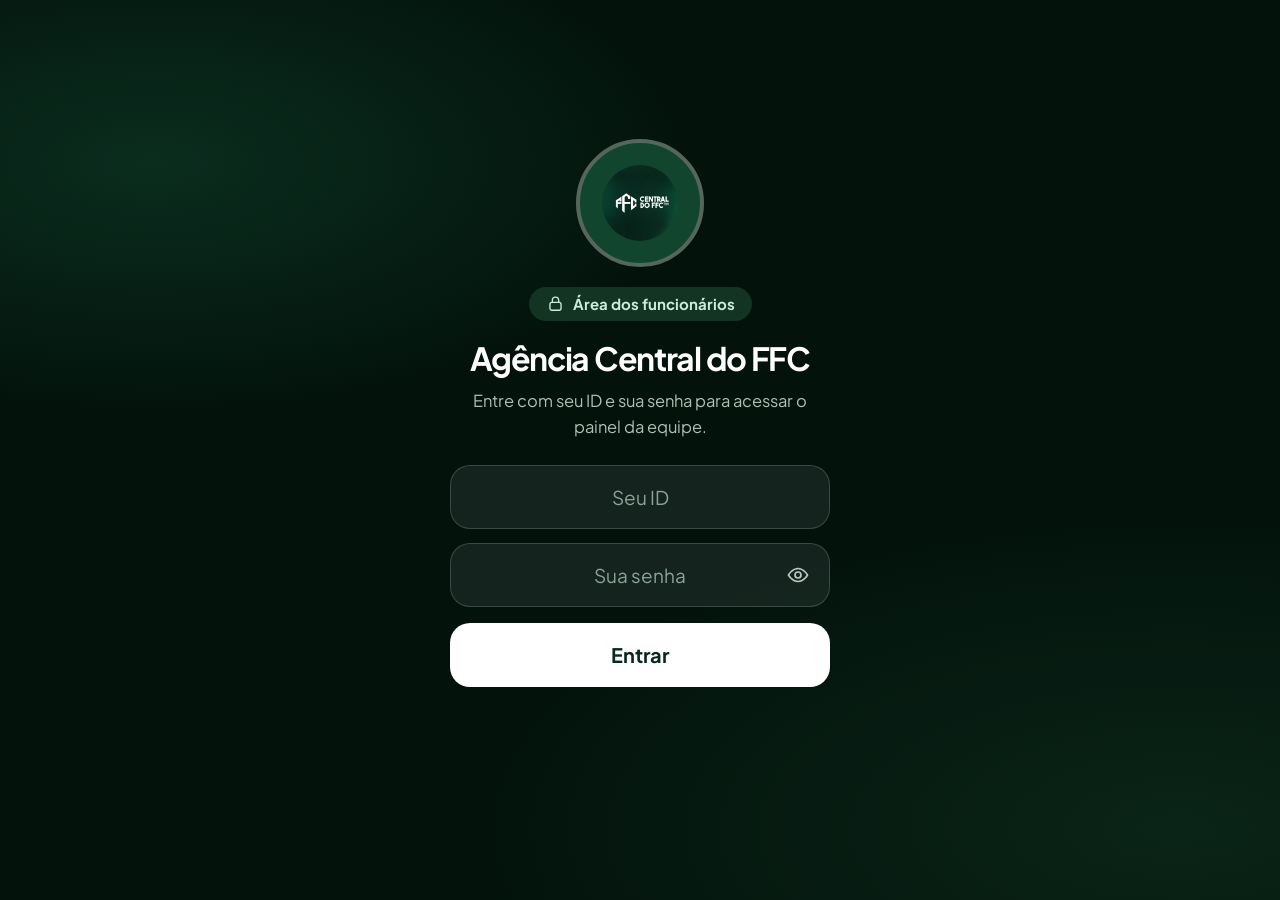
==== commit 3fd5286d: "Update agencia.html" ====
--- a/agencia.html
+++ b/agencia.html
@@ -11,7 +11,7 @@
 <link rel="stylesheet" href="assets/gerenciar.css">
 <link rel="stylesheet" href="assets/agencia.css">
 </head>
-<body>
+<body class="ag-page">
 
 <!-- LOGIN -->
 <div class="ag-gate" id="gLogin" hidden>
@@ -53,6 +53,8 @@
     <button class="nav" data-v="calendario"><svg class="icon" aria-hidden="true"><use href="#ag-cal"/></svg>Calendário</button>
     <button class="nav" data-v="arquivos"><svg class="icon" aria-hidden="true"><use href="#ag-folder"/></svg>Arquivos</button>
     <button class="nav" data-v="chat"><svg class="icon" aria-hidden="true"><use href="#ag-chat"/></svg>Conversas<span class="nav-count" data-b="chat" hidden></span></button>
+    <button class="nav" data-v="noticias" hidden><svg class="icon" aria-hidden="true"><use href="#ag-news"/></svg>Notícias</button>
+    <button class="nav" data-v="modelos" hidden><svg class="icon" aria-hidden="true"><use href="#ag-layout"/></svg>Modelos de design</button>
     <button class="nav" data-v="equipe"><svg class="icon" aria-hidden="true"><use href="#ag-team"/></svg>Equipe</button>
     <button class="nav" data-v="pedidos"><svg class="icon" aria-hidden="true"><use href="#ag-inbox"/></svg>Pedidos<span class="nav-count" data-b="req" hidden></span></button>
     <button class="nav" data-v="atividade" id="navAct" hidden><svg class="icon" aria-hidden="true"><use href="#ag-pulse"/></svg>Atividade</button>
@@ -135,6 +137,7 @@
   booting = false; if (!ok) return;
   ready = true; lastAct = Date.now(); gate('app'); drawMe();
   $('#navAct').hidden = !AG.isLeader();
+  ['noticias', 'modelos'].forEach(v => { const n = document.querySelector(`aside .nav[data-v="${v}"]`); if (n) n.hidden = !AG.can(v); });
   sb.rpc('is_admin').then(r => { $('#navAdm').hidden = r.data !== true; });
   AG.go('inicio'); if (fresh) AG.log('entrou no painel');
 }
--- a/assets/agencia.css
+++ b/assets/agencia.css
@@ -1,147 +1,407 @@
-/* Agência Central do FFC — estilos (usa as variáveis e componentes do gerenciar.css) */
-.ag-root,.ag-bg{--ok:#1d754c;--warn:#946c25;--soft:#eef6f1}
-.ag-root label,.ag-modal label{display:block;font-size:11px;color:var(--dim);margin:14px 0 6px}
-.ag-root input:not([type=checkbox]):not([type=radio]):not([type=file]),.ag-root select,.ag-root textarea,.ag-modal input:not([type=checkbox]):not([type=radio]):not([type=file]),.ag-modal select,.ag-modal textarea{width:100%;background:#fff;border:1px solid #dce4de;border-radius:12px;padding:11px 13px;min-width:0;font-size:13px;outline:none}
-.ag-root input:focus,.ag-root select:focus,.ag-root textarea:focus,.ag-modal input:focus,.ag-modal select:focus,.ag-modal textarea:focus{border-color:#55ad7b;box-shadow:0 0 0 3px #55ad7b26}
+/* Agência Central do FFC — visual escuro (layout do painel de referência, paleta verde do site) */
+/* ===== paleta (só aqui; troque estes valores para mudar as cores do painel) ===== */
+body.ag-page,.ag-root,.ag-bg{--bg:#04140d;          /* fundo da página */
+  --side:#091d14;        /* menu lateral, folhas, topo */
+  --card:#0b2318;        /* cartões */
+  --card2:#0f2d20;       /* cartões internos, campos */
+  --line:#1a3b2b;        /* bordas */
+  --acc:#1f8a58;         /* destaque principal (botões, abas ativas) */
+  --hi:#1f8a58;
+  --g:#0d3623;
+  --ink:#eef6f1;         /* texto */
+  --dim:#9db2a5;         /* texto secundário */
+  --faint:#7e968a;
+  --red:#e5646a;
+  --link:#7fd3a8;        /* links e realces claros */
+  --ok:#1f8a58;--warn:#e0b94f;--soft:#0f2d20;
+  color-scheme:dark;}
+body.ag-page{background:var(--bg);color:var(--ink);font-size:15px}
+body.ag-page *{scrollbar-color:#2b4d3c transparent;scrollbar-width:thin}
+body.ag-page ::selection{background:#1f8a5880}
+body.ag-page input::placeholder,body.ag-page textarea::placeholder{color:#7f968a}
+body.ag-page select option{background:#0b2318;color:#eef6f1}
+/* ===== casca: topo, menu lateral, área principal ===== */
+body.ag-page .app{grid-template-columns:272px minmax(0,1fr);gap:0;padding:0;min-height:100dvh}
+body.ag-page .workspace{min-width:0}
+body.ag-page .app>aside{position:sticky;top:0;height:100dvh;background:var(--side);border-radius:0;border-right:1px solid var(--line);padding:20px 14px 14px;gap:2px;overflow-y:auto}
+body.ag-page .brand{margin:0 4px 20px;gap:12px}
+body.ag-page .brand img{width:44px;height:44px;border-radius:12px;background:#12452e;padding:5px}
+body.ag-page .brand>div{display:flex;align-items:center;gap:8px;flex-wrap:wrap;font-size:17px;font-weight:800;line-height:1.1;letter-spacing:-.03em}
+body.ag-page .brand small{display:inline-block;background:#fff;color:#06231a;font-size:10px;font-weight:800;letter-spacing:.04em;padding:3px 7px;border-radius:5px;text-transform:uppercase}
+body.ag-page .nav-label,.ag-sidenote{display:none}
+body.ag-page .nav{min-height:50px;padding:0 14px;gap:16px;border-radius:14px;color:#d3e3d9;font-size:16px;font-weight:500}
+body.ag-page .nav .icon{width:22px;height:22px;color:#b6d0c1}
+body.ag-page .nav:hover{background:var(--card2);color:#fff}
+body.ag-page .nav.on{background:#12382a;color:#fff;font-weight:700}
+body.ag-page .nav.on:before{display:none}
+body.ag-page .nav.on .icon{color:var(--link)}
+body.ag-page .nav-count{background:var(--acc);color:#fff;font-size:11px;font-weight:700;padding:2px 7px;border-radius:99px;min-width:20px;text-align:center}
+body.ag-page .sp{min-height:12px}
+.ag-sbuser{display:flex;align-items:center;gap:12px;width:100%;background:none;border:0;border-top:1px solid var(--line);color:inherit;text-align:left;padding:14px 10px 10px;margin-top:8px}
+.ag-sbuser strong{display:block;font-size:15px;font-weight:700}
+.ag-sbuser small{display:block;font-size:12.5px;color:var(--dim)}
+.ag-sbuser .ag-av{border-color:#36584a}
+.ag-ver{font-size:12px;color:var(--faint);padding:6px 14px 0}
+body.ag-page .mobile-close{position:absolute;right:12px;top:14px;color:var(--ink);font-size:26px;line-height:1;width:40px;height:40px;border-radius:12px}
+body.ag-page .backdrop{background:transparent}
+body.ag-page .topbar{height:64px;border-radius:0;background:var(--bg);border-bottom:1px solid var(--line);margin:0;padding:0 16px;gap:12px;position:sticky;top:0;z-index:30}
+body.ag-page .menu-toggle{width:42px;height:42px;padding:0;border-radius:13px;background:var(--card);border:1px solid var(--line);color:var(--ink)}
+body.ag-page .menu-toggle .icon{width:22px;height:22px}
+.ag-title{flex:1;font-size:21px;font-weight:700;letter-spacing:-.03em;color:#fff;white-space:nowrap;overflow:hidden;text-overflow:ellipsis;min-width:0}
+body.ag-page .topbar-right{gap:10px;margin-left:auto}
+body.ag-page .topbar .ag-ib{position:relative;background:var(--card);border:1px solid var(--line);border-radius:13px;width:42px;height:42px;display:grid;place-items:center;flex:none;color:var(--ink)}
+body.ag-page .topbar .ag-ib .icon{width:21px;height:21px}
+body.ag-page .ag-ib .nav-count{position:absolute;right:-5px;top:-6px;margin:0;background:#e5484d;color:#fff;min-width:18px;height:18px;border-radius:9px;display:grid;place-items:center;padding:0 4px;border:2px solid var(--bg);font-size:10px;box-sizing:content-box}
+.ag-user{display:flex;align-items:center;gap:10px;background:none;border:0;color:inherit;text-align:left}
+.ag-user .ag-av{border:2px solid #36584a}
+.ag-user strong{font-size:13px;display:block}
+.ag-user small{display:block;font-size:11px;color:var(--dim)}
+body.ag-page .main-panel{background:transparent;border-radius:0;padding:22px 16px 110px;min-height:0;max-width:1120px;margin:0 auto;font-size:15px}
+.ag-root .top,.ag-bg .top{margin-bottom:18px;gap:14px}
+.ag-root .top h1,.ag-bg .top h1{font-size:27px;line-height:1.15;font-weight:800;letter-spacing:-.04em;margin:0 0 5px}
+.ag-root .top p,.ag-bg .top p{font-size:14px;color:var(--dim);line-height:1.45}
+@media(max-width:900px){body.ag-page .app{grid-template-columns:minmax(0,1fr)}
+body.ag-page .app>aside{position:fixed;left:0;top:0;bottom:0;height:auto;width:min(84vw,310px);z-index:60;transform:translateX(-105%);transition:transform .22s;border-radius:0 24px 24px 0;box-shadow:12px 0 40px #0009;padding-top:22px}
+body.ag-page .app.menu-open>aside{transform:none}
+body.ag-page .app.menu-open .backdrop{background:#000a}
+body.ag-page .topbar{padding:0 16px}}
+@media(max-width:620px){body.ag-page .app{padding:0;gap:0}
+body.ag-page .topbar{height:64px;margin:0;border-radius:0;padding:0 14px}
+body.ag-page .main-panel{padding:20px 14px 110px;border-radius:0}
+.ag-user>div{display:none}
+.ag-title{font-size:21px}
+body.ag-page .user .avatar{width:40px;height:40px}
+.ag-root .top h1,.ag-bg .top h1{font-size:26px}
+.ag-root .top p,.ag-bg .top p{font-size:13.5px}}
+/* ===== formulários e campos ===== */
+.ag-root label,.ag-modal label{display:block;font-size:12px;font-weight:600;color:var(--dim);margin:16px 0 7px}
+.ag-root input:not([type=checkbox]):not([type=radio]):not([type=file]),.ag-root select,.ag-root textarea,.ag-modal input:not([type=checkbox]):not([type=radio]):not([type=file]),.ag-modal select,.ag-modal textarea{width:100%;background:var(--card2);color:var(--ink);border:1px solid var(--line);border-radius:14px;padding:12px 14px;min-width:0;font-size:15px;outline:none}
+.ag-root input:focus,.ag-root select:focus,.ag-root textarea:focus,.ag-modal input:focus,.ag-modal select:focus,.ag-modal textarea:focus{border-color:var(--link);box-shadow:0 0 0 3px #7fd3a826}
 .ag-modal textarea,.ag-root textarea{resize:vertical}
-.ag-root .badge,.ag-modal .badge{margin:0;display:inline-flex;align-items:center;gap:4px;font-size:10px;padding:2px 8px;border-radius:7px}
-.badge.u{background:#fbeaea;color:#bc4545;border-color:#efc7c7}
-.ag-root .btn.rd,.ag-modal .btn.rd{background:#bc4545}
-.ag-root .btn .icon,.ag-modal .btn .icon{width:16px;height:16px}
-.ag-root .btn.s .icon{width:14px;height:14px}
+.ag-root input[type=checkbox],.ag-modal input[type=checkbox]{accent-color:var(--acc)}
+.ag-root .err,.ag-bg .err{color:#ff8f94}
+/* ===== botões e emblemas ===== */
+.ag-root .btn,.ag-bg .btn{border-radius:14px;min-height:46px;padding:0 20px;font-size:14px;font-weight:700;background:var(--acc);color:#fff}
+.ag-root .btn.g,.ag-bg .btn.g{background:linear-gradient(160deg,#25955f,#166a43);color:#fff}
+.ag-root .btn.o,.ag-bg .btn.o{background:transparent;border:1px solid #2a5a43;color:var(--ink)}
+.ag-root .btn.o:hover,.ag-bg .btn.o:hover{background:var(--card2)}
+.ag-root .btn.r,.ag-bg .btn.r{background:transparent;border:1px solid #5d2c30;color:#ff8f94}
+.ag-root .btn.s,.ag-bg .btn.s{min-height:36px;padding:0 14px;font-size:13px;border-radius:12px}
+.ag-root .btn[aria-pressed=true],.ag-bg .btn[aria-pressed=true]{background:var(--acc);color:#fff}
+.ag-root .btn.rd,.ag-modal .btn.rd{background:#c5484f;color:#fff}
+.ag-root .btn .icon,.ag-modal .btn .icon{width:18px;height:18px}
+.ag-root .btn.s .icon{width:15px;height:15px}
 .ag-root .acts,.ag-root .top .acts{display:flex;gap:8px;flex-wrap:wrap}
-.ag-root .btn[aria-pressed=false]{opacity:.85}
-.ag-empty{color:var(--dim);font-size:12px;margin:8px 0;text-align:center;padding:14px 0}.ag-empty.sm{padding:10px 0;font-size:11px}
-.ag-p{font-size:13px;color:#33433a;margin:6px 0 12px;overflow-wrap:anywhere}.ag-p.pre{white-space:pre-wrap}
-.ag-meta{font-size:11px;color:var(--dim)}
+.ag-root .btn[aria-pressed=false]{opacity:1}
+.ag-root .badge,.ag-bg .badge{background:#123c2a;color:#8fe0b5;border:0;border-radius:8px;font-weight:600}
+.ag-root .badge.d,.ag-bg .badge.d{background:#3a3217;color:#f0cf80}
+.ag-root .badge.f,.ag-bg .badge.f{background:#1a2c4a;color:#a9c3f5}
+.ag-root .badge.u,.ag-bg .badge.u{background:#3d1d21;color:#ff9a9f}
+.ag-root .badge,.ag-modal .badge{margin:0;display:inline-flex;align-items:center;gap:4px;font-size:11px;padding:3px 9px;border-radius:8px}
+.ag-empty{color:var(--dim);font-size:14px;margin:8px 0;text-align:center;padding:18px 0}
+.ag-empty.sm{padding:12px 0;font-size:13px}
+.ag-p{font-size:14.5px;color:#cfe0d5;margin:6px 0 12px;overflow-wrap:anywhere}
+.ag-p.pre{white-space:pre-wrap}
+.ag-meta{font-size:12px;color:var(--dim)}
 .ag-stack{display:grid;gap:12px}
-.ag-av{border-radius:50%;object-fit:cover;display:inline-grid;place-items:center;font-weight:700;color:#fff;flex:none;border:2px solid #fff;overflow:hidden}
-.ag-avs{display:flex}.ag-avs .ag-av{margin-left:-7px}.ag-avs .ag-av:first-child{margin-left:0}
+.ag-av{border-radius:50%;object-fit:cover;display:inline-grid;place-items:center;font-weight:700;color:#fff;flex:none;border:2px solid var(--card);overflow:hidden}
+.ag-avs{display:flex}
+.ag-avs .ag-av{margin-left:-8px}
+.ag-avs .ag-av:first-child{margin-left:0}
 .ag-tm{display:flex;gap:6px;flex-wrap:wrap;align-items:center}
-
-/* listas e linhas */
-.ag-line{display:flex;align-items:center;gap:12px;padding:12px 0;border-bottom:1px solid var(--line);min-width:0}.ag-line:last-child{border-bottom:0}
-.ag-line .tx{flex:1;min-width:0}.ag-line .tx b{display:block;font-size:13px;font-weight:600;overflow-wrap:anywhere}.ag-line .tx small{display:block;font-size:11px;color:var(--dim)}
-.ag-btnrow{width:100%;background:none;border:0;border-bottom:1px solid var(--line);text-align:left;color:inherit;border-radius:0}.ag-btnrow:hover{background:var(--soft)}
-.ag-btnrow.unread{background:var(--soft)}.ag-dot{width:9px;height:9px;border-radius:50%;background:var(--acc);flex:none}
-.ag-date{width:44px;text-align:center;flex:none}.ag-date b{display:block;font-size:20px;line-height:1;letter-spacing:-.04em}.ag-date small{text-transform:uppercase;font-size:9px;letter-spacing:.06em;color:var(--dim)}
-.ag-banner{display:flex;gap:10px;align-items:center;background:#fff7e6;border:1px solid #ebd6b6;color:#7a5a1e;border-radius:16px;padding:13px 16px;margin-bottom:14px;font-size:13px}
-.ag-stbtn{border:0;text-align:left;font:inherit;cursor:pointer;width:100%;display:block}
-.ag-stbtn:focus-visible{outline:3px solid #55ad7b}
-.ag-load{display:flex;align-items:center;gap:10px;padding:7px 0}.ag-load .tx{flex:1;min-width:0}.ag-load b{font-size:12px;display:block}.ag-load em{font-style:normal;font-weight:600;font-size:16px;min-width:22px;text-align:right}
-.ag-root .dx-track{height:6px;border-radius:9px;background:#edf1ee;margin-top:5px;overflow:hidden}.ag-root .dx-track i{display:block;height:100%;border-radius:9px;background:linear-gradient(90deg,#1d754c,#59b98b)}
-
-/* avisos */
-.ag-notice{background:#fff;border-radius:18px;padding:16px 18px;border-left:5px solid var(--acc);border:1px solid var(--line);border-left-width:5px;margin-bottom:10px}
-.ag-notice.importante{border-left-color:#d9a23a}.ag-notice.urgente{border-left-color:var(--red)}
-.ag-notice h4{font-size:15px;margin:8px 0 4px;letter-spacing:-.02em}.ag-notice p{margin:0;font-size:13px;white-space:pre-wrap;overflow-wrap:anywhere;color:#33433a}
-.ag-nh{display:flex;gap:8px;align-items:center;flex-wrap:wrap}.ag-nh .tx{flex:1;min-width:0}.ag-nh .tx b{display:block;font-size:13px}
-.panel .ag-notice{background:var(--side)}
+/* ===== cartões, listas e linhas ===== */
+.ag-root .panel,.ag-bg .panel{background:var(--card);border:1px solid var(--line);border-radius:22px;padding:18px;box-shadow:none}
+.ag-root .panel-header,.ag-bg .panel-header{margin-bottom:14px;align-items:center}
+.ag-root .panel-header h3,.ag-bg .panel-header h3{font-size:17px;font-weight:700;letter-spacing:-.02em}
+.ag-root .panel-header span,.ag-bg .panel-header span{font-size:12px;color:var(--dim)}
+.ag-root .panel .panel-header .btn,.ag-bg .panel .panel-header .btn{background:none;border:0;color:var(--link);min-height:0;padding:4px 0;font-size:13.5px;font-weight:700;border-radius:8px}
+.ag-root .panel .panel-header .btn:hover,.ag-bg .panel .panel-header .btn:hover{background:none;filter:brightness(1.15)}
+.ag-root .row,.ag-bg .row{gap:14px;margin-bottom:14px}
+.ag-line{display:flex;align-items:center;gap:12px;padding:13px 0;border-bottom:1px solid var(--line);min-width:0}
+.ag-line:last-child{border-bottom:0}
+.ag-line .tx{flex:1;min-width:0}
+.ag-line .tx b{display:block;font-size:15px;font-weight:600;overflow-wrap:anywhere}
+.ag-line .tx small{display:block;font-size:12.5px;color:var(--dim)}
+.ag-btnrow{width:100%;background:none;border:0;border-bottom:1px solid var(--line);text-align:left;color:inherit;border-radius:0}
+.ag-btnrow:hover{background:#0f2d2066}
+.ag-btnrow.unread{background:#12382a}
+.ag-modal .ag-btnrow:not(.unread) .tx b{color:#b3c7bb}
+.ag-dot{width:9px;height:9px;border-radius:50%;background:#ff5a63;flex:none}
+.ag-date{width:46px;text-align:center;flex:none}
+.ag-date b{display:block;font-size:22px;line-height:1;letter-spacing:-.04em;font-weight:800}
+.ag-date small{text-transform:lowercase;font-size:12px;color:var(--dim)}
+.ag-banner{display:flex;gap:10px;align-items:center;background:#2a2410;border:1px solid #4d4318;color:#f0d98a;border-radius:18px;padding:14px 16px;margin-bottom:14px;font-size:14px}
+.ag-stbtn{border:0;text-align:left;font:inherit;cursor:pointer;width:100%;display:block;color:inherit}
+.ag-stbtn:focus-visible{outline:3px solid var(--link)}
+.ag-load{display:flex;align-items:center;gap:10px;padding:8px 0}
+.ag-load .tx{flex:1;min-width:0}
+.ag-load b{font-size:13.5px;display:block}
+.ag-load em{font-style:normal;font-weight:700;font-size:16px;min-width:22px;text-align:right}
+.ag-root .dx-track{height:7px;border-radius:9px;background:#14392a;margin-top:6px;overflow:hidden}
+.ag-root .dx-track i{display:block;height:100%;border-radius:9px;background:linear-gradient(90deg,#1f8a58,#7fd3a8)}
+/* resumo (blocos pequenos no topo da visão geral) */
+.ag-root .stats,.ag-bg .stats{grid-template-columns:repeat(4,minmax(0,1fr));gap:8px;margin-bottom:14px}
+.ag-root .st,.ag-bg .st{min-height:0;padding:13px 6px;border-radius:16px;background:var(--card);border:1px solid var(--line);box-shadow:none;text-align:center;display:flex;flex-direction:column-reverse;align-items:center;justify-content:center}
+.ag-root .st small,.ag-bg .st small{font-size:11.5px;line-height:1.25;color:var(--dim);padding:0;font-weight:500}
+.ag-root .st b,.ag-bg .st b{font-size:22px;line-height:1.1;margin:0 0 3px;font-weight:800;letter-spacing:-.03em}
+.ag-root .st .stat-note,.ag-bg .st .stat-note,.ag-root .st .stat-arrow,.ag-bg .st .stat-arrow{display:none}
+.ag-root .st.hl,.ag-bg .st.hl{background:linear-gradient(130deg,#175a3b,#0e3825);border-color:#23724d;box-shadow:none}
+.ag-root .st.hl small,.ag-bg .st.hl small{color:#d1e5d7}
+/* emblemas com cor própria vinda do script (ex.: Atrasada) */
+.ag-root .badge[style*="fbeaea"],.ag-bg .badge[style*="fbeaea"]{background:#3d1d21!important;color:#ff9a9f!important;border:0!important}
+/* ===== avisos ===== */
+.ag-notice{background:var(--card);border-radius:20px;padding:16px 18px;border:1px solid var(--line);border-left:4px solid var(--acc);margin-bottom:10px}
+.ag-notice.importante{border-left-color:#d9a23a}
+.ag-notice.urgente{border-left-color:#e5484d}
+.ag-notice h4{font-size:16px;margin:8px 0 4px;letter-spacing:-.02em;font-weight:700}
+.ag-notice p{margin:0;font-size:14px;white-space:pre-wrap;overflow-wrap:anywhere;color:#cfe0d5}
+.ag-nh{display:flex;gap:8px;align-items:center;flex-wrap:wrap}
+.ag-nh .tx{flex:1;min-width:0}
+.ag-nh .tx b{display:block;font-size:14px}
+.ag-root .panel .ag-notice,.ag-bg .panel .ag-notice{background:transparent;border:0;border-left:3px solid #2a4f3d;border-radius:0;padding:4px 0 4px 12px;margin-bottom:10px}
+.ag-root .panel .ag-notice.importante,.ag-bg .panel .ag-notice.importante{border-left-color:#d9a23a}
+.ag-root .panel .ag-notice.urgente,.ag-bg .panel .ag-notice.urgente{border-left-color:#e5484d}
 .ag-stack .ag-notice{margin-bottom:0}
-
-/* filtros */
-.ag-filters{display:flex;gap:10px;flex-wrap:wrap;align-items:center;margin-bottom:14px;padding:14px}
-.ag-filters select{width:auto;flex:1;min-width:150px;max-width:240px}
-.ag-search{position:relative;flex:1;min-width:200px}.ag-search .icon{position:absolute;left:12px;top:50%;transform:translateY(-50%);color:var(--dim);width:17px;height:17px}.ag-search input{padding-left:38px!important;border-radius:99px!important}
-.ag-chips{display:flex;gap:6px;flex-wrap:wrap}
-
-/* kanban */
+/* ===== filtros e busca ===== */
+.ag-filters{display:flex;gap:10px;flex-wrap:wrap;align-items:center;margin-bottom:14px;padding:14px;background:transparent;border:0}
+.ag-filters select{width:auto;flex:1;min-width:150px;max-width:260px}
+.ag-search{position:relative;flex:1;min-width:200px}
+.ag-search .icon{position:absolute;left:14px;top:50%;transform:translateY(-50%);color:var(--dim);width:19px;height:19px}
+.ag-search input{padding-left:44px!important;border-radius:14px!important;height:48px}
+.ag-chips{display:flex;gap:8px;flex-wrap:wrap}
+.ag-chips .btn{border-radius:99px;min-height:40px;padding:0 18px;font-size:14px;background:var(--card);border:1px solid var(--line);color:var(--ink)}
+.ag-chips .btn[aria-pressed=true]{background:var(--acc);border-color:var(--acc);color:#fff}
+.ag-root .panel.ag-filters,.ag-bg .panel.ag-filters{padding:0;margin-bottom:14px}
+/* ===== quadro de tarefas ===== */
 .ag-tabs{display:none;gap:4px;margin:0 0 12px;border-bottom:1px solid var(--line);overflow-x:auto;scrollbar-width:none}
-.ag-tabs button{background:none;border:0;border-bottom:2px solid transparent;padding:10px 12px;color:var(--dim);font-weight:600;white-space:nowrap;font-size:12px}
-.ag-tabs button[aria-selected=true]{color:var(--ink);border-color:var(--acc)}.ag-tabs i{font-style:normal;background:#dfeae3;border-radius:7px;font-size:10px;padding:1px 6px;margin-left:5px}
+.ag-tabs button{background:none;border:0;border-bottom:2px solid transparent;padding:11px 12px;color:var(--dim);font-weight:600;white-space:nowrap;font-size:14px}
+.ag-tabs button[aria-selected=true]{color:#fff;border-color:var(--link)}
+.ag-tabs i{font-style:normal;background:#14392a;color:#cfeadb;border-radius:8px;font-size:11px;padding:1px 7px;margin-left:6px}
 .ag-kanban{display:grid;grid-template-columns:repeat(4,minmax(0,1fr));gap:12px;align-items:start}
-.ag-col{background:#e5ebe7;border-radius:20px;padding:12px;min-height:160px;transition:background .15s}.ag-col.over{background:#cfe3d7;outline:2px dashed var(--acc)}
-.ag-col h4{margin:2px 4px 12px;font-size:12px;letter-spacing:0;font-weight:600;display:flex;justify-content:space-between;align-items:center;color:#33433a}.ag-col h4 i{font-style:normal;background:#fff;border-radius:8px;font-size:10px;padding:1px 7px}
-.ag-cards{display:grid;gap:8px}
-.ag-task{width:100%;text-align:left;background:#fff;border:0;border-radius:15px;padding:12px;display:grid;gap:9px;color:inherit;box-shadow:0 1px 2px #17221b0d}.ag-task:hover{box-shadow:0 4px 12px #17221b1a}.ag-task.drag{opacity:.4}
-.ag-task b{font-size:13px;line-height:1.35;font-weight:600;overflow-wrap:anywhere}
-.ag-tf{display:flex;justify-content:space-between;align-items:center;gap:8px}.ag-tf .ag-meta{display:inline-flex;align-items:center;gap:3px;white-space:pre}.ag-tf .icon{width:13px;height:13px}
+.ag-col{background:var(--card);border:1px solid var(--line);border-radius:22px;padding:14px;min-height:160px;transition:background .15s}
+.ag-col.over{background:#12382a;outline:2px dashed var(--link)}
+.ag-col h4{margin:2px 4px 12px;font-size:15px;letter-spacing:0;font-weight:700;display:flex;justify-content:flex-start;gap:10px;align-items:center;color:var(--ink)}
+.ag-col h4 i{font-style:normal;background:#14392a;color:#cfeadb;border-radius:8px;font-size:11px;padding:1px 8px}
+.ag-cards{display:grid;gap:10px}
+.ag-task{width:100%;text-align:left;background:var(--side);border:1px solid var(--line);border-radius:16px;padding:14px;display:grid;gap:10px;color:inherit;box-shadow:none}
+.ag-task:hover{border-color:#2f6a4e}
+.ag-task.drag{opacity:.4}
+.ag-task b{font-size:16px;line-height:1.35;font-weight:700;overflow-wrap:anywhere}
+.ag-tf{display:flex;justify-content:space-between;align-items:center;gap:8px}
+.ag-tf .ag-meta{display:inline-flex;align-items:center;gap:3px;white-space:pre}
+.ag-tf .icon{width:13px;height:13px}
 @media(max-width:1100px){.ag-kanban{grid-template-columns:repeat(2,minmax(0,1fr))}}
-@media(max-width:700px){.ag-tabs{display:flex}.ag-kanban{grid-template-columns:1fr}.ag-col{display:none;background:transparent;padding:0}.ag-col.on{display:block}.ag-col h4{display:none}}
-
-/* checklist e comentários */
-.ag-check{display:grid;gap:4px}.ag-ci{display:flex;align-items:center;gap:6px}.ag-ci .ag-chk{flex:1}
-.ag-chk{display:flex!important;gap:9px;align-items:center;margin:8px 0!important;font-size:13px!important;color:var(--ink)!important;cursor:pointer}
-.ag-chk input{width:17px;height:17px;flex:none}.ag-chk .dn{text-decoration:line-through;color:var(--dim)}
-.ag-inline{display:flex;gap:8px;margin-top:8px}.ag-inline input{flex:1}
-.ag-mini{background:none;border:0;border-radius:8px;padding:6px;color:var(--dim);display:inline-grid;place-items:center}.ag-mini:hover{background:#e6efe8;color:var(--ink)}.ag-mini.lg{padding:10px}
-.ag-cm{display:grid;gap:10px}.ag-c{display:flex;gap:10px;align-items:flex-start}.ag-c .tx{flex:1;min-width:0}.ag-c b{font-size:12px}.ag-c small{color:var(--dim);font-weight:400;margin-left:6px}.ag-c p{margin:2px 0 0;font-size:13px;overflow-wrap:anywhere;white-space:pre-wrap}
-.ag-info{border:1px solid var(--line);border-radius:14px;margin:6px 0;background:#fff}.ag-info div{display:flex;justify-content:space-between;gap:12px;padding:11px 14px;border-bottom:1px solid var(--line);font-size:12px}.ag-info div:last-child{border:0}.ag-info span{color:var(--dim)}.ag-info b{font-weight:600;text-align:right}
-.ag-two{display:grid;grid-template-columns:1fr 1fr;gap:12px}@media(max-width:520px){.ag-two{grid-template-columns:1fr}}
-.ag-checks{display:grid;gap:2px;max-height:190px;overflow:auto;border:1px solid #dce4de;border-radius:12px;padding:6px 10px;background:#fff}
-
-/* calendário */
-.ag-calh{display:flex;align-items:center;gap:8px;margin-bottom:14px}.ag-calh h3{flex:1;text-align:center;margin:0}
-.ag-cal{display:grid;grid-template-columns:repeat(7,minmax(0,1fr));gap:4px}.ag-dw{text-align:center;font-size:10px;color:var(--dim);text-transform:uppercase;letter-spacing:.06em;padding:4px 0}
-.ag-cd{min-height:86px;background:var(--side);border:1px solid transparent;border-radius:12px;padding:6px;display:flex;flex-direction:column;gap:3px;text-align:left;color:inherit;min-width:0;overflow:hidden}.ag-cd.off{background:transparent}
-button.ag-cd:hover{border-color:#b7d4c1;background:#fff}.ag-cd>span{font-size:12px;font-weight:600}.ag-cd.today>span{background:var(--acc);color:#fff;border-radius:99px;min-width:22px;height:22px;display:inline-grid;place-items:center;align-self:flex-start}
+@media(max-width:700px){.ag-tabs{display:flex}
+.ag-kanban{grid-template-columns:1fr}
+.ag-col{display:none}
+.ag-col.on{display:block}}
+/* checklist, comentários, informações */
+.ag-check{display:grid;gap:4px}
+.ag-ci{display:flex;align-items:center;gap:6px}
+.ag-ci .ag-chk{flex:1}
+.ag-chk{display:flex!important;gap:10px;align-items:center;margin:8px 0!important;font-size:14.5px!important;color:var(--ink)!important;cursor:pointer}
+.ag-chk input{width:18px;height:18px;flex:none}
+.ag-chk .dn{text-decoration:line-through;color:var(--dim)}
+.ag-inline{display:flex;gap:8px;margin-top:8px}
+.ag-inline input{flex:1}
+.ag-mini{background:none;border:0;border-radius:10px;padding:7px;color:var(--dim);display:inline-grid;place-items:center}
+.ag-mini:hover{background:var(--card2);color:var(--ink)}
+.ag-mini.lg{padding:11px}
+.ag-cm{display:grid;gap:12px}
+.ag-c{display:flex;gap:10px;align-items:flex-start}
+.ag-c .tx{flex:1;min-width:0}
+.ag-c b{font-size:13px}
+.ag-c small{color:var(--dim);font-weight:400;margin-left:6px}
+.ag-c p{margin:2px 0 0;font-size:14px;overflow-wrap:anywhere;white-space:pre-wrap}
+.ag-info{border:1px solid var(--line);border-radius:18px;margin:8px 0;background:var(--card2)}
+.ag-info div{display:flex;justify-content:space-between;gap:12px;padding:13px 16px;border-bottom:1px solid var(--line);font-size:13.5px}
+.ag-info div:last-child{border:0}
+.ag-info span{color:var(--dim)}
+.ag-info b{font-weight:700;text-align:right}
+.ag-two{display:grid;grid-template-columns:1fr 1fr;gap:12px}
+@media(max-width:520px){.ag-two{grid-template-columns:1fr}}
+.ag-checks{display:grid;gap:2px;max-height:200px;overflow:auto;border:1px solid var(--line);border-radius:14px;padding:6px 12px;background:var(--card2)}
+/* ===== calendário ===== */
+.ag-calh{display:flex;align-items:center;gap:8px;margin-bottom:14px}
+.ag-calh h3{flex:1;text-align:center;margin:0}
+.ag-cal{display:grid;grid-template-columns:repeat(7,minmax(0,1fr));gap:4px}
+.ag-dw{text-align:center;font-size:11px;color:var(--dim);text-transform:uppercase;letter-spacing:.06em;padding:4px 0}
+.ag-cd{min-height:86px;background:var(--card2);border:1px solid transparent;border-radius:14px;padding:6px;display:flex;flex-direction:column;gap:3px;text-align:left;color:inherit;min-width:0;overflow:hidden}
+.ag-cd.off{background:transparent}
+button.ag-cd:hover{border-color:#2f6a4e;background:#123826}
+.ag-cd>span{font-size:13px;font-weight:600}
+.ag-cd.today>span{background:var(--acc);color:#fff;border-radius:99px;min-width:24px;height:24px;display:inline-grid;place-items:center;align-self:flex-start}
 .ag-cd em{font-size:10px;color:var(--dim);font-style:normal}
-.ev{display:block;font-style:normal;font-size:10px;line-height:1.3;border-radius:5px;padding:1px 5px;overflow:hidden;text-overflow:ellipsis;white-space:nowrap;background:#dfeae3;color:#175a3b}
-.ev.reuniao{background:#e6e9f8;color:#44509a}.ev.prazo{background:#fbeaea;color:#a23b3b}.ev.outro{background:#ececec;color:#555}.ev.bd{background:#fdeaf3;color:#a1346f}.ev.tk{background:#f5f0e7;color:#946c25}
-.ag-legend{display:flex;gap:14px;flex-wrap:wrap;margin-top:14px;font-size:10px;color:var(--dim)}.ag-legend span{display:flex;align-items:center;gap:5px}.ag-legend .ev{width:12px;height:12px;padding:0;border-radius:4px}
-@media(max-width:700px){.ag-cd{min-height:58px;padding:4px}.ag-cd .ev{font-size:0;height:6px;padding:0}.ag-cd em{font-size:9px}}
-
-/* arquivos */
-.ag-crumbs{display:flex;align-items:center;gap:6px;flex-wrap:wrap;margin-bottom:14px;font-size:12px}.ag-crumbs button{background:none;border:0;color:var(--acc);font-weight:600;display:inline-flex;gap:5px;align-items:center;padding:4px 2px}.ag-crumbs span{color:var(--dim)}
-.ag-folders{display:grid;grid-template-columns:repeat(auto-fill,minmax(210px,1fr));gap:10px;margin-bottom:14px}
-.ag-folder{display:flex;align-items:center;border:1px solid var(--line);border-radius:16px;background:var(--side)}.ag-folder:hover{border-color:#b7d4c1}
-.ag-fb{flex:1;min-width:0;display:flex;gap:10px;align-items:center;background:none;border:0;padding:12px;text-align:left;color:inherit}.ag-fb .icon{color:var(--acc)}.ag-fb .tx{min-width:0}.ag-fb b{font-size:12px!important}.ag-fb small{font-size:10px!important}
-.ag-fi{display:grid;place-items:center;color:var(--acc);background:#e9f6ee!important;width:48px!important;height:48px!important}
+.ev{display:block;font-style:normal;font-size:10px;line-height:1.3;border-radius:6px;padding:1px 5px;overflow:hidden;text-overflow:ellipsis;white-space:nowrap;background:#14412e;color:#9ae6bd}
+.ev.reuniao{background:#1d2850;color:#a9b8f5}
+.ev.prazo{background:#43202a;color:#ff9aa5}
+.ev.outro{background:#27342d;color:#bccbc2}
+.ev.bd{background:#471d36;color:#ffa8d2}
+.ev.tk{background:#3a3217;color:#f0cf80}
+.ag-legend{display:flex;gap:14px;flex-wrap:wrap;margin-top:14px;font-size:11px;color:var(--dim)}
+.ag-legend span{display:flex;align-items:center;gap:5px}
+.ag-legend .ev{width:12px;height:12px;padding:0;border-radius:4px}
+@media(max-width:700px){.ag-cd{min-height:58px;padding:4px}
+.ag-cd .ev{font-size:0;height:6px;padding:0}
+.ag-cd em{font-size:9px}}
+/* ===== arquivos ===== */
+.ag-crumbs{display:flex;align-items:center;gap:6px;flex-wrap:wrap;margin-bottom:14px;font-size:13px}
+.ag-crumbs button{background:none;border:0;color:var(--link);font-weight:700;display:inline-flex;gap:5px;align-items:center;padding:4px 2px}
+.ag-crumbs span{color:var(--dim)}
+.ag-folders{display:grid;grid-template-columns:repeat(2,minmax(0,1fr));gap:12px;margin-bottom:14px}
+@media(min-width:700px){.ag-folders{grid-template-columns:repeat(auto-fill,minmax(190px,1fr))}}
+.ag-folder{position:relative;display:flex;flex-direction:column;align-items:stretch;border:1px solid var(--line);border-radius:20px;background:var(--card2);overflow:hidden}
+.ag-folder:hover{border-color:#2f6a4e}
+.ag-fb{flex:1;min-width:0;display:flex;flex-direction:column;gap:10px;align-items:stretch;background:none;border:0;padding:14px;text-align:left;color:inherit}
+.ag-fb .icon{color:var(--link);width:64px!important;height:64px!important;align-self:center;margin:12px 0 6px;stroke-width:1.5}
+.ag-fb .tx{min-width:0}
+.ag-fb b{display:block;font-size:15px!important;font-weight:700}
+.ag-fb small{display:block;font-size:12px!important;color:var(--dim)}
+.ag-folder .ag-mini{position:absolute;top:8px;right:8px;background:#0b2318c0;border:1px solid var(--line);border-radius:10px}
+#ag-fl .list{grid-template-columns:repeat(2,minmax(0,1fr));gap:12px}
+@media(min-width:700px){#ag-fl .list{grid-template-columns:repeat(auto-fill,minmax(200px,1fr))}}
+#ag-fl .it{flex-direction:column;align-items:stretch;flex-wrap:nowrap;gap:10px;padding:10px;background:var(--card2);border:1px solid var(--line);border-radius:20px}
+#ag-fl .it .th{width:100%;height:96px;border-radius:14px}
+#ag-fl .it .tx b{font-size:14px;white-space:normal;overflow-wrap:anywhere}
+#ag-fl .it small{font-size:12px}
+#ag-fl .it .acts{width:100%;max-width:none;justify-content:flex-start}
+#ag-fl .it .acts .btn{font-size:12px;padding:0 10px;min-height:34px}
+.ag-root .it,.ag-bg .it{background:var(--card2);border:1px solid var(--line);border-radius:18px}
+.ag-fi{display:grid;place-items:center;color:var(--link);background:#12392a!important;width:48px!important;height:48px!important}
 .ag-root .it .tx b{white-space:normal;overflow-wrap:anywhere}
-
-/* conversas */
-.ag-chat{display:grid;grid-template-columns:300px minmax(0,1fr);gap:12px;height:calc(100dvh - 250px);min-height:420px}
-.ag-cl{overflow:auto;padding:10px}.ag-cv{display:flex;flex-direction:column;padding:0;overflow:hidden}
-.ag-ci2{width:100%;display:flex;gap:10px;align-items:center;background:none;border:0;border-radius:14px;padding:10px;text-align:left;color:inherit}.ag-ci2:hover{background:var(--soft)}.ag-ci2.on{background:#dfeee5}
-.ag-ci2 .tx{flex:1;min-width:0}.ag-ci2 b{display:block;font-size:13px}.ag-ci2 small{display:block;font-size:11px;color:var(--dim);white-space:nowrap;overflow:hidden;text-overflow:ellipsis}
-.ag-cav{width:42px;height:42px;border-radius:50%;background:#e0eadd;color:#24472f;display:grid;place-items:center;flex:none;overflow:hidden}
+/* ===== conversas ===== */
+.ag-chat{display:grid;grid-template-columns:320px minmax(0,1fr);gap:12px;height:calc(100dvh - 250px);min-height:420px}
+.ag-cl{overflow:auto;padding:10px}
+.ag-cv{display:flex;flex-direction:column;padding:0;overflow:hidden}
+.ag-ci2{width:100%;display:flex;gap:12px;align-items:center;background:none;border:0;border-radius:16px;padding:11px;text-align:left;color:inherit}
+.ag-ci2:hover{background:var(--card2)}
+.ag-ci2.on{background:#12382a}
+.ag-ci2 .tx{flex:1;min-width:0}
+.ag-ci2 b{display:block;font-size:15.5px;font-weight:700}
+.ag-ci2 small{display:block;font-size:13px;color:var(--dim);white-space:nowrap;overflow:hidden;text-overflow:ellipsis}
+.ag-cav{width:52px;height:52px;border-radius:50%;background:#14392a;color:#8fe0b5;display:grid;place-items:center;flex:none;overflow:hidden}
 .ag-ph{margin:auto;text-align:center;color:var(--dim);display:grid;gap:10px;justify-items:center;padding:20px}
-.ag-ch{display:flex;align-items:center;gap:10px;padding:12px 16px;border-bottom:1px solid var(--line)}.ag-ch .tx{flex:1;min-width:0}.ag-ch b{display:block}.ag-ch small{color:var(--dim);font-size:11px}.ag-backchat{display:none}
-.ag-msgs{flex:1;overflow:auto;padding:16px;display:flex;flex-direction:column;gap:8px;background:#f1f5f2}
-.ag-day{align-self:center;font-size:10px;color:var(--dim);background:#fff;border-radius:99px;padding:3px 12px;margin:6px 0}
-.ag-m{display:flex;gap:8px;align-items:flex-end;max-width:82%}.ag-m.me{align-self:flex-end;flex-direction:row-reverse}
-.ag-m .bub{background:#fff;border-radius:16px 16px 16px 4px;padding:8px 12px;min-width:0;box-shadow:0 1px 1px #17221b0d}.ag-m.me .bub{background:#d6ecde;border-radius:16px 16px 4px 16px}
-.ag-m .bub b{display:block;font-size:11px;color:var(--acc);margin-bottom:2px}.ag-m .bub p{margin:0;font-size:13px;white-space:pre-wrap;overflow-wrap:anywhere}
-.ag-m .bub small{display:flex;gap:8px;align-items:center;font-size:10px;color:var(--dim);margin-top:3px;justify-content:flex-end}
-.ag-tl{background:none;border:0;font-size:10px;color:var(--dim);padding:0;text-decoration:underline;opacity:.0}.ag-m:hover .ag-tl,.ag-m:focus-within .ag-tl{opacity:1}
-@media(hover:none){.ag-tl{opacity:1}}
-.ag-m .rp{border-left:3px solid var(--acc);background:#0001;border-radius:6px;padding:3px 8px;font-size:11px;color:var(--dim);margin-bottom:5px}
-.ag-mi{max-width:240px;max-height:240px;width:100%;border-radius:12px;display:block;margin:2px 0 4px;cursor:pointer;background:#e6eee8;object-fit:cover}
-.ag-fl{display:flex;gap:8px;align-items:center;background:#0000000d;border:0;border-radius:10px;padding:8px 10px;color:inherit;font-size:12px;max-width:100%;text-align:left}.ag-fl span{overflow-wrap:anywhere}
-.ag-rb{display:flex;justify-content:space-between;align-items:center;gap:8px;font-size:11px;color:var(--dim);background:var(--soft);padding:6px 14px;border-top:1px solid var(--line)}
-.ag-compose{display:flex;gap:8px;align-items:center;padding:10px 12px;border-top:1px solid var(--line);background:#fff}.ag-compose input[type=text]{flex:1;border-radius:99px!important}
-@media(max-width:900px){.ag-chat{grid-template-columns:1fr;height:calc(100dvh - 230px)}.ag-chat .ag-cv{display:none}.ag-chat.open .ag-cl{display:none}.ag-chat.open .ag-cv{display:flex}.ag-backchat{display:inline-grid}.ag-m{max-width:92%}}
-
-/* equipe */
-.ag-team{display:grid;grid-template-columns:repeat(auto-fill,minmax(270px,1fr));gap:12px}
-.ag-mc{display:flex;gap:14px;align-items:center;background:#fff;border:1px solid var(--line);border-radius:20px;padding:14px;text-align:left;color:inherit}.ag-mc:hover{border-color:#b7d4c1}.ag-mc.off{opacity:.55}.ag-mc .tx{flex:1;min-width:0}.ag-mc b{display:block;font-size:14px}.ag-mc small{display:block;color:var(--dim);font-size:11px;margin:1px 0 6px}
-.ag-back{background:none;border:0;color:var(--acc);font-weight:600;padding:4px 0;margin-bottom:12px;display:inline-flex;gap:6px;align-items:center;font-size:13px}
-.ag-prof{text-align:center}.ag-prof .ag-av{margin-bottom:8px;border-width:4px}.ag-prof h2{font-size:22px;margin:0 0 8px}.ag-prof .ag-info{text-align:left}
+.ag-ch{display:flex;align-items:center;gap:10px;padding:13px 16px;border-bottom:1px solid var(--line)}
+.ag-ch .tx{flex:1;min-width:0}
+.ag-ch b{display:block;font-size:16px}
+.ag-ch small{color:var(--dim);font-size:12px}
+.ag-backchat{display:none}
+.ag-msgs{flex:1;overflow:auto;padding:16px;display:flex;flex-direction:column;gap:8px;background:var(--bg)}
+.ag-day{align-self:center;font-size:11px;color:var(--dim);background:var(--card);border:1px solid var(--line);border-radius:99px;padding:3px 12px;margin:6px 0}
+.ag-m{display:flex;gap:8px;align-items:flex-end;max-width:82%}
+.ag-m.me{align-self:flex-end;flex-direction:row-reverse}
+.ag-m .bub{background:var(--card2);border:1px solid var(--line);border-radius:18px 18px 18px 5px;padding:9px 13px;min-width:0}
+.ag-m.me .bub{background:linear-gradient(160deg,#23905c,#17694a);border-color:transparent;border-radius:18px 18px 5px 18px;color:#fff}
+.ag-m .bub b{display:block;font-size:12px;color:var(--link);margin-bottom:2px}
+.ag-m .bub p{margin:0;font-size:14.5px;white-space:pre-wrap;overflow-wrap:anywhere}
+.ag-m .bub small{display:flex;gap:8px;align-items:center;font-size:10.5px;color:var(--dim);margin-top:3px;justify-content:flex-end}
+.ag-m.me .bub small{color:#cdeedb}
+.ag-tl{background:none;border:0;font-size:10.5px;color:inherit;padding:0;text-decoration:underline;opacity:0}
+.ag-m:hover .ag-tl,.ag-m:focus-within .ag-tl{opacity:.9}
+@media(hover:none){.ag-tl{opacity:.9}}
+.ag-m .rp{border-left:3px solid var(--link);background:#00000040;border-radius:6px;padding:3px 8px;font-size:12px;color:var(--dim);margin-bottom:5px}
+.ag-mi{max-width:240px;max-height:240px;width:100%;border-radius:14px;display:block;margin:2px 0 4px;cursor:pointer;background:#0b2318;object-fit:cover}
+.ag-fl{display:flex;gap:8px;align-items:center;background:#00000033;border:0;border-radius:12px;padding:9px 11px;color:inherit;font-size:13px;max-width:100%;text-align:left}
+.ag-fl span{overflow-wrap:anywhere}
+.ag-rb{display:flex;justify-content:space-between;align-items:center;gap:8px;font-size:12px;color:var(--dim);background:var(--card2);padding:7px 14px;border-top:1px solid var(--line)}
+.ag-compose{display:flex;gap:8px;align-items:center;padding:10px 12px;border-top:1px solid var(--line);background:var(--card)}
+.ag-compose input[type=text]{flex:1;border-radius:99px!important}
+.ag-compose .btn.g{border-radius:50%;width:46px;min-height:46px;height:46px;padding:0;flex:none}
+@media(max-width:900px){.ag-chat{grid-template-columns:1fr;height:calc(100dvh - 230px)}
+.ag-chat .ag-cv{display:none}
+.ag-chat.open .ag-cl{display:none}
+.ag-chat.open .ag-cv{display:flex}
+.ag-backchat{display:inline-grid}
+.ag-m{max-width:92%}}
+/* ===== equipe ===== */
+.ag-team{display:grid;grid-template-columns:repeat(auto-fill,minmax(290px,1fr));gap:12px}
+.ag-mc{display:flex;gap:14px;align-items:center;background:var(--card);border:1px solid var(--line);border-radius:22px;padding:16px;text-align:left;color:inherit}
+.ag-mc:hover{border-color:#2f6a4e}
+.ag-mc.off{opacity:.55}
+.ag-mc .tx{flex:1;min-width:0}
+.ag-mc b{display:block;font-size:16px;font-weight:700}
+.ag-mc small{display:block;color:var(--dim);font-size:12.5px;margin:1px 0 7px}
+.ag-back{background:none;border:0;color:var(--link);font-weight:700;padding:4px 0;margin-bottom:12px;display:inline-flex;gap:6px;align-items:center;font-size:14px}
+.ag-root .panel.ag-prof,.ag-bg .panel.ag-prof{text-align:center;padding:0 18px 18px;overflow:hidden}
+.ag-prof::before{content:'';display:block;height:96px;margin:0 -18px;background:linear-gradient(135deg,#175a3b,#0c3020 60%,#2a7a52)}
+.ag-prof .ag-av{margin-top:-52px;margin-bottom:8px;border:4px solid var(--card);position:relative}
+.ag-prof h2{font-size:26px;font-weight:800;margin:0 0 8px}
+.ag-prof .ag-info{text-align:left}
 .ag-pr{display:flex;align-items:center;gap:14px;margin:6px 0}
-.ag-cred{background:#f1f7f3;border:1px dashed #6aa885;border-radius:16px;padding:16px;text-align:center;margin:14px 0}.ag-cred b{display:block;font-size:24px;letter-spacing:.04em;font-variant-numeric:tabular-nums}.ag-cred small{color:var(--dim)}
+.ag-cred{background:var(--card2);border:1px dashed #3f8a63;border-radius:18px;padding:16px;text-align:center;margin:14px 0}
+.ag-cred b{display:block;font-size:26px;letter-spacing:.04em;font-variant-numeric:tabular-nums}
+.ag-cred small{color:var(--dim)}
 .ag-req .ag-p{margin:12px 0 4px}
-
-/* modal */
-.ag-bg{position:fixed;inset:0;background:#0b21138c;z-index:90;display:grid;place-items:center;padding:14px;font:14px/1.5 var(--font);color:var(--ink)}
-.ag-modal{background:#f5f6f5;border-radius:26px;width:min(100%,560px);max-height:92dvh;overflow:auto;padding:20px 22px 22px;box-shadow:0 24px 80px #0b21134d}.ag-modal.sm{width:min(100%,460px)}.ag-modal.wide{width:min(100%,640px)}
-.ag-mh{display:flex;justify-content:space-between;align-items:flex-start;gap:12px;margin-bottom:4px}.ag-mh h3{margin:0;font-size:19px;overflow-wrap:anywhere}
-.ag-x{width:36px;height:36px;border-radius:50%;border:0;background:#fff;display:grid;place-items:center;flex:none}
-.ag-btns{display:flex;gap:8px;justify-content:flex-end;flex-wrap:wrap;margin-top:20px}.ag-btns.l{justify-content:flex-start;margin-top:14px}.ag-btns.c{justify-content:center;margin:12px 0}
-.ag-modal .btn.o{border-color:#b7c8bd}
-@media(max-width:620px){.ag-bg{align-items:end;padding:0}.ag-modal,.ag-modal.sm,.ag-modal.wide{width:100%;border-radius:26px 26px 0 0;max-height:94dvh;padding-bottom:calc(22px + env(safe-area-inset-bottom))}}
-
-/* casca da página da agência (login, bloqueio, topo) */
-.ag-gate{min-height:100dvh;display:grid;place-items:center;padding:24px;background:radial-gradient(ellipse at bottom left,#d4e4d8,transparent 65%),var(--bg)}
-.ag-gate .lbox{text-align:center;justify-items:center}.ag-gate .logo{width:84px;height:84px;border-radius:50%;object-fit:cover;background:#12452e;padding:12px}
-.ag-gate .pill{display:inline-flex;gap:8px;align-items:center;background:#e0eadd;color:#24472f;border-radius:99px;padding:7px 14px;font-weight:600;font-size:12px}
-.ag-gate .lbox h2{margin:0}.ag-gate .lbox input{text-align:center}.ag-field{position:relative;width:100%}.ag-eye{position:absolute;right:8px;top:50%;transform:translateY(-50%);background:none;border:0;color:var(--dim);padding:8px}
-.ag-gate .lbox .btn,.ag-gate .lbox form{width:100%}.ag-link{background:none;border:0;color:var(--acc);font-weight:600;padding:8px;font-size:12px}
+/* ===== janelas (folhas) ===== */
+.ag-bg{position:fixed;inset:0;background:#000b;z-index:90;display:grid;place-items:center;padding:14px;font:15px/1.5 var(--font);color:var(--ink)}
+.ag-modal{background:var(--side);border:1px solid var(--line);border-radius:28px;width:min(100%,560px);max-height:92dvh;overflow:auto;padding:20px 20px 22px;box-shadow:0 24px 80px #000a}
+.ag-modal.sm{width:min(100%,460px)}
+.ag-modal.wide{width:min(100%,640px)}
+.ag-mh{display:flex;justify-content:space-between;align-items:center;gap:12px;margin-bottom:8px}
+.ag-mh h3{margin:0;font-size:20px;font-weight:700;overflow-wrap:anywhere}
+.ag-x{width:40px;height:40px;border-radius:12px;border:1px solid var(--line);background:var(--card);color:var(--ink);display:grid;place-items:center;flex:none}
+.ag-btns{display:flex;gap:8px;justify-content:flex-end;flex-wrap:wrap;margin-top:20px}
+.ag-btns.l{justify-content:flex-start;margin-top:14px}
+.ag-btns.c{justify-content:center;margin:12px 0}
+.ag-modal .btn.o{border-color:#2a5a43}
+.ag-modal[aria-label="Notificações"] .ag-btns.l{justify-content:flex-end;margin:0 0 6px}
+.ag-modal[aria-label="Notificações"] .ag-btns.l .btn{background:none;border:0;color:var(--link);min-height:0;padding:4px 0;font-size:13.5px}
+@media(max-width:620px){.ag-bg{align-items:end;padding:0}
+.ag-modal,.ag-modal.sm,.ag-modal.wide{width:100%;border-radius:28px 28px 0 0;border-bottom:0;max-height:92dvh;padding:26px 18px calc(22px + env(safe-area-inset-bottom));position:relative}
+.ag-modal:before{content:'';position:absolute;left:50%;top:9px;transform:translateX(-50%);width:42px;height:4px;border-radius:4px;background:#34594a}}
+body.ag-page .toast{background:#e8f6ee;color:#06231a;font-weight:700;font-size:13px;box-shadow:0 8px 30px #0008}
+/* ===== login e tela de bloqueio ===== */
+.ag-gate{min-height:100dvh;display:grid;place-items:center;align-content:center;padding:34px 34px 12vh;background:radial-gradient(60% 40% at 12% 18%,#0a2d1e 0%,transparent 70%),radial-gradient(80% 50% at 92% 92%,#0a2417 0%,transparent 70%),#03130c}
+.ag-gate .lbox{width:100%;max-width:380px;padding:0;background:none;box-shadow:none;border-radius:0;text-align:center;justify-items:center;display:grid;gap:0}
+.ag-gate .logo,#lkAv .ag-av{width:128px!important;height:128px!important;border-radius:50%;object-fit:cover;border:4px solid #55675c;background:#12452e;display:block;margin:0 auto}
+.ag-gate .logo{padding:22px}
+#lkAv{display:block;margin-bottom:20px}
+#lkAv .ag-av{font-size:46px!important;display:inline-grid;place-items:center}
+.ag-gate .logo{margin-bottom:20px}
+.ag-gate .pill{display:inline-flex;gap:8px;align-items:center;background:#133422;color:#cdebd9;border-radius:99px;height:34px;padding:0 17px;font-weight:700;font-size:15px;margin-bottom:20px}
+.ag-gate .pill .icon{width:19px;height:19px}
+.ag-gate .lbox h2{margin:0 0 12px;font-size:32px;font-weight:800;letter-spacing:-.04em;color:#fff;line-height:1.1}
+.ag-gate .lbox p{margin:0 0 26px;font-size:16.5px;line-height:1.55;color:#aebfb4}
+.ag-gate .lbox label{font-size:0;margin:0 0 14px;width:100%;display:block}
+.ag-gate .lbox label input{margin:0}
+.ag-field{position:relative;width:100%;display:block}
+.ag-gate .lbox input{width:100%;height:64px;padding:0 54px!important;border-radius:20px;background:#ffffff12;border:1.5px solid #ffffff2b;color:#fff;font-size:19px;text-align:center;outline:none;margin:0}
+.ag-gate .lbox input:focus{border-color:#7fd3a8;box-shadow:0 0 0 3px #7fd3a826}
+.ag-gate .lbox input::placeholder{color:#8aa396}
+.ag-eye{position:absolute;right:10px;top:50%;transform:translateY(-50%);background:none;border:0;color:#b7cabd;padding:10px;display:grid;place-items:center}
+.ag-eye .icon{width:24px;height:24px}
+.ag-gate .err{min-height:0;margin:0 0 12px;font-size:13.5px;text-align:center;width:100%}
+.ag-gate .err:empty{display:none}
+.ag-gate .lbox .btn{width:100%;height:64px;min-height:64px;border-radius:20px;background:#fff;color:#062a1b;font-size:20px;font-weight:800;gap:12px;box-shadow:none;margin-top:2px}
+.ag-gate .lbox .btn .icon{width:23px;height:23px}
+.ag-link{background:none;border:0;color:#c4e8d3;font-weight:800;padding:10px;font-size:17px;margin-top:24px}
+@media(max-width:380px){.ag-gate{padding-left:24px;padding-right:24px}
+.ag-gate .lbox h2{font-size:29px}}
+aside .nav[hidden]{display:none!important}
+@media(max-width:620px){.ag-filters select{flex:1 1 100%;max-width:none}}
+/* ===== uso dentro do Gerenciar (painel editorial, que é claro): a agência vira uma "ilha" escura ===== */
+.ag-root{color:var(--ink)}
+#v-ag>.ag-root{background:var(--bg);border-radius:26px;padding:22px 18px 40px;min-height:60vh;font-size:15px}
+.ag-root select option,.ag-modal select option{background:#0b2318;color:#eef6f1}
+.ag-root input::placeholder,.ag-root textarea::placeholder,.ag-modal input::placeholder,.ag-modal textarea::placeholder{color:#7f968a}
 .topbar .ag-ib{position:relative;background:#fff;border:0;border-radius:50%;width:42px;height:42px;display:grid;place-items:center;flex:none;color:var(--ink)}
 .ag-ib .nav-count{position:absolute;right:-4px;top:-4px;margin:0;background:var(--red);min-width:18px;height:18px;border-radius:9px;display:grid;place-items:center;padding:0 4px}
-.ag-title{flex:1;font-size:15px;font-weight:600;letter-spacing:-.03em;white-space:nowrap}
-.ag-user{display:flex;align-items:center;gap:10px;background:none;border:0;color:inherit;text-align:left}.ag-user strong{font-size:12px;display:block}.ag-user small{display:block;font-size:11px;color:var(--dim)}
-@media(max-width:620px){.ag-user>div{display:none}.ag-title{font-size:14px}}
-.ag-sidenote{border-radius:22px;background:radial-gradient(ellipse at bottom right,#216044,transparent 65%),#0c3020;color:#fff;padding:18px 16px;margin-top:14px;font-size:12px}.ag-sidenote strong{display:block;font-size:15px;font-weight:500;margin:8px 0 4px}.ag-sidenote p{color:#bdd3c4;margin:0 0 10px;font-size:11px}
-.ag-sidenote .btn{width:100%;background:#1e754a;color:#fff;font-size:11px}
-aside .nav[hidden]{display:none!important}
-@media(max-width:620px){.ag-filters select{flex:1 1 100%;max-width:none}}
+
+/* ===== Notícias (redator) e Modelos (designer) ===== */
+.ag-draft h4{font-size:18px;font-weight:800;letter-spacing:-.02em;margin:10px 0 4px}
+.ag-draft .ag-p{margin:4px 0 8px;color:#cfe0d5}
+.ag-src{display:inline-flex;align-items:center;gap:6px;color:var(--link);font-size:13px;font-weight:700;text-decoration:none;overflow-wrap:anywhere;margin:2px 0 6px}
+.ag-src:hover{text-decoration:underline}
+.ag-root .ag-banner{margin:10px 0 4px}
+.ag-tpls{display:grid;grid-template-columns:repeat(auto-fill,minmax(250px,1fr));gap:12px}
+.ag-tpl{background:var(--card);border:1px solid var(--line);border-radius:22px;padding:16px;display:flex;flex-direction:column;gap:6px;min-width:0}
+.ag-tpl:hover{border-color:#2f6a4e}
+.ag-tpl-top{display:flex;justify-content:space-between;align-items:center;margin-bottom:6px}
+.ag-tpl-ic{width:52px;height:52px;border-radius:16px;background:#12392a;color:var(--link);display:grid;place-items:center}
+.ag-tpl b{font-size:16px;font-weight:700;overflow-wrap:anywhere}
+.ag-tpl p{margin:0;font-size:13.5px;color:var(--dim);overflow-wrap:anywhere}
+.ag-tpl small{font-size:12px;color:var(--faint)}
+.ag-tpl .ag-btns{margin-top:10px;align-items:center}
+.ag-tpl .ag-btns .btn{text-decoration:none}
+.ag-tpl .ag-mini{margin-left:auto}.ag-tpl .ag-mini+.ag-mini{margin-left:0}
+@media(max-width:620px){.ag-tpls{grid-template-columns:1fr}}
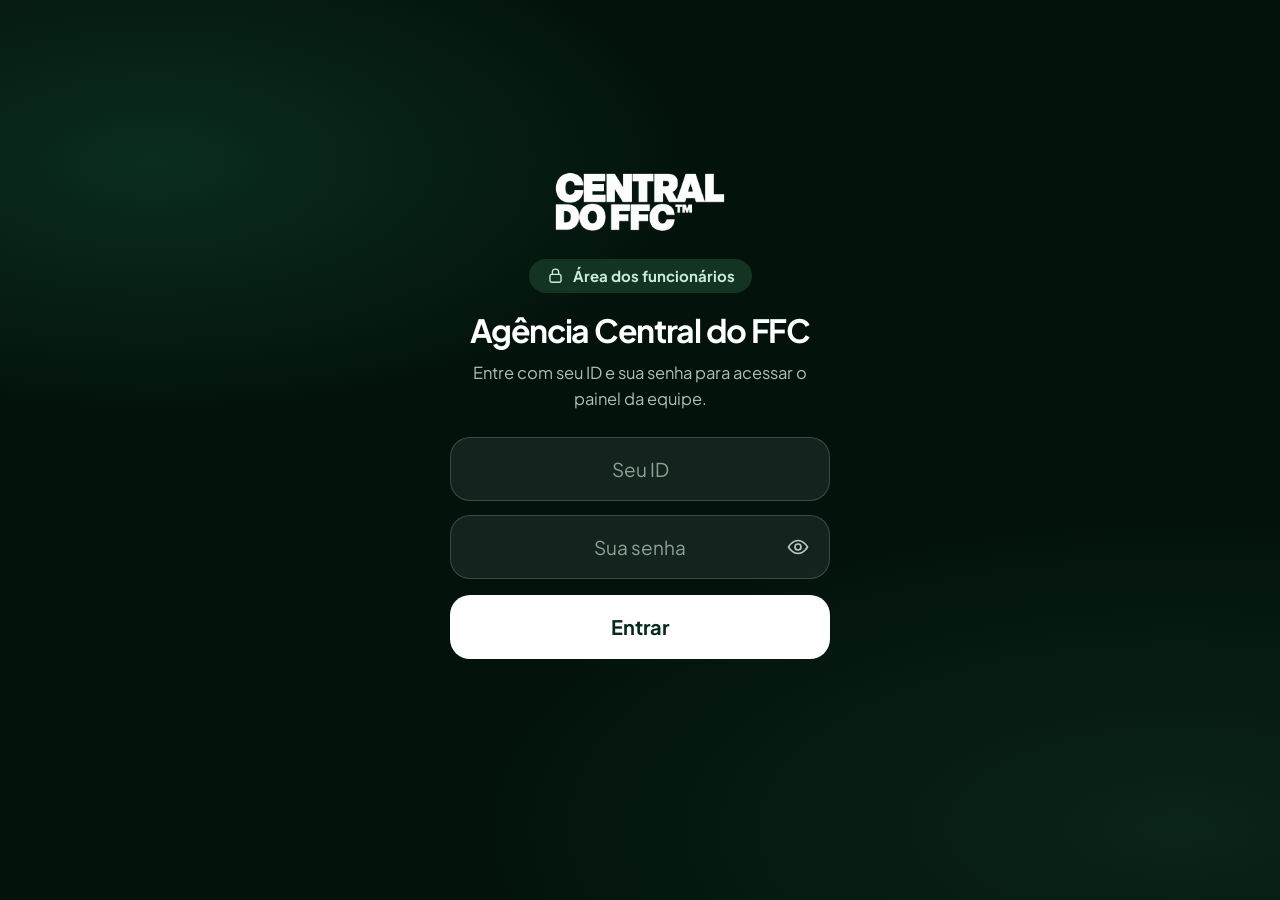
==== commit 46a181d8: "Apply new Central wordmark with theme-aware colors and simplify article sharing" ====
--- a/agencia.html
+++ b/agencia.html
@@ -6,17 +6,18 @@
 <meta name="robots" content="noindex,nofollow">
 <meta name="theme-color" content="#04140d">
 <title>Agência | Central do FFC</title>
-<link rel="icon" href="/mark.png">
+<link rel="icon" href="/assets/central-logo.svg">
 <link rel="stylesheet" href="assets/fonts.css">
 <link rel="stylesheet" href="assets/gerenciar.css">
 <link rel="stylesheet" href="assets/agencia.css">
+<link rel="stylesheet" href="/assets/brand.css">
 </head>
 <body class="ag-page">
 
 <!-- LOGIN -->
 <div class="ag-gate" id="gLogin" hidden>
   <form class="lbox" id="fLogin" autocomplete="on">
-    <img class="logo" src="/mark.png" alt="">
+    <img class="ffc-logo logo" src="/assets/central-logo.svg" alt="Central do FFC">
     <span class="pill"><svg class="icon" aria-hidden="true"><use href="#ag-lock"/></svg>Área dos funcionários</span>
     <h2>Agência Central do FFC</h2>
     <p>Entre com seu ID e sua senha para acessar o painel da equipe.</p>
@@ -46,13 +47,14 @@
   <button class="backdrop" aria-label="Fechar menu" tabindex="-1" id="bd"></button>
   <aside id="sidebar" aria-label="Navegação da agência">
     <button class="mobile-close" aria-label="Fechar menu" id="mc">×</button>
-    <div class="brand"><img src="/mark.png" alt=""><div>Central do FFC<small>Agência</small></div></div>
+    <div class="brand"><img class="ffc-logo" src="/assets/central-logo.svg" alt="Central do FFC"></div>
     <button class="nav on" data-v="inicio"><svg class="icon" aria-hidden="true"><use href="#ag-home"/></svg>Visão geral</button>
     <button class="nav" data-v="avisos"><svg class="icon" aria-hidden="true"><use href="#ag-mega"/></svg>Avisos<span class="nav-count" data-b="notices" hidden></span></button>
     <button class="nav" data-v="tarefas"><svg class="icon" aria-hidden="true"><use href="#ag-task"/></svg>Tarefas<span class="nav-count" data-b="tasks" hidden></span></button>
     <button class="nav" data-v="calendario"><svg class="icon" aria-hidden="true"><use href="#ag-cal"/></svg>Calendário</button>
     <button class="nav" data-v="arquivos"><svg class="icon" aria-hidden="true"><use href="#ag-folder"/></svg>Arquivos</button>
     <button class="nav" data-v="chat"><svg class="icon" aria-hidden="true"><use href="#ag-chat"/></svg>Conversas<span class="nav-count" data-b="chat" hidden></span></button>
+    <button class="nav" data-v="apuracao"><svg class="icon" aria-hidden="true"><use href="#ag-radar"/></svg>Apuração</button>
     <button class="nav" data-v="noticias" hidden><svg class="icon" aria-hidden="true"><use href="#ag-news"/></svg>Notícias</button>
     <button class="nav" data-v="modelos" hidden><svg class="icon" aria-hidden="true"><use href="#ag-layout"/></svg>Modelos de design</button>
     <button class="nav" data-v="equipe"><svg class="icon" aria-hidden="true"><use href="#ag-team"/></svg>Equipe</button>
@@ -79,11 +81,13 @@
 
 <script src="assets/supabase.min.js"></script>
 <script src="config.js"></script>
+<script src="assets/article-crop.js"></script>
+<script src="assets/draft-editor.js"></script>
 <script src="assets/agencia.js"></script>
 <script>
 const sb = supabase.createClient(FFC_SUPABASE_URL, FFC_SUPABASE_KEY);
 const $ = s => document.querySelector(s);
-const DOMAIN = 'membros.centraldoffc.app', IDLE = 15 * 60 * 1000;
+const DOMAIN = 'membros.centraldoffc.app', IDLE = 5 * 60 * 1000;
 let sessionEmail = '', ready = false, locked = false, lastAct = Date.now(), justLogged = false, booting = false;
 
 function gate(w) { $('#gLogin').hidden = w !== 'login'; $('#gLock').hidden = w !== 'lock'; $('#app').hidden = w !== 'app'; }
@@ -110,9 +114,9 @@
   e.preventDefault(); $('#lkerr').textContent = '';
   const { error } = await sb.auth.signInWithPassword({ email: sessionEmail, password: $('#lkpw').value });
   if (error) { $('#lkerr').textContent = 'Senha incorreta.'; return; }
-  $('#lkpw').value = ''; locked = false; lastAct = Date.now(); gate('app'); AG.log('desbloqueou o painel');
+  $('#lkpw').value = ''; locked = false; recordActivity(); gate('app'); AG.log('desbloqueou o painel');
 };
-async function logout() { ready = false; locked = false; AG.destroy(); await sb.auth.signOut(); }
+async function logout() { saveIdle(true); ready = false; locked = false; AG.destroy(); await sb.auth.signOut(); }
 
 sb.auth.onAuthStateChange((ev, s) => {
   if (!s) { ready = false; gate('login'); return; }
@@ -124,6 +128,7 @@
 
 async function boot(fresh) {
   booting = true;
+  try {
   const ok = await AG.init({
     sb, mount: $('#ag-root'),
     onView: v => { document.querySelectorAll('aside .nav[data-v]').forEach(b => b.classList.toggle('on', b.dataset.v === v)); $('#ttl').textContent = AG.TITLES[v] || ''; },
@@ -135,19 +140,51 @@
     onDenied: async () => { await sb.auth.signOut(); gate('login'); $('#lerr').textContent = 'Esta conta não tem acesso à agência.'; }
   });
   booting = false; if (!ok) return;
-  ready = true; lastAct = Date.now(); gate('app'); drawMe();
+  ready = true;
+  const saved = readIdle();
+  lastAct = fresh ? Date.now() : Number(saved?.at || 0);
+  if (fresh) { locked = false; recordActivity(); }
+  if (!fresh && (saved?.locked || Date.now() - lastAct >= IDLE)) lock(true);
+  else gate('app');
+  drawMe();
   $('#navAct').hidden = !AG.isLeader();
   ['noticias', 'modelos'].forEach(v => { const n = document.querySelector(`aside .nav[data-v="${v}"]`); if (n) n.hidden = !AG.can(v); });
   sb.rpc('is_admin').then(r => { $('#navAdm').hidden = r.data !== true; });
   AG.go('inicio'); if (fresh) AG.log('entrou no painel');
+  } catch (error) {
+    ready = false; gate('login');
+    $('#lerr').textContent = 'Não foi possível abrir o painel. Atualize a página e tente novamente.';
+    console.error('Falha ao iniciar a agência:', error);
+  } finally { booting = false; }
 }
 function drawMe() { const m = AG.me; if (!m) return; $('#meAv').innerHTML = AG.av(m, 40); $('#meName').textContent = AG.first(m.name); $('#meRole').textContent = m.role_title; $('#sbAv').innerHTML = AG.av(m, 42); $('#sbName').textContent = AG.first(m.name); $('#sbRole').textContent = m.role_title; }
 
-/* bloqueio por inatividade */
-['click', 'keydown', 'touchstart', 'scroll'].forEach(ev => addEventListener(ev, () => { if (!locked) lastAct = Date.now(); }, { passive: true }));
-setInterval(() => { if (ready && !locked && Date.now() - lastAct > IDLE) lock(true); }, 20000);
+/* A atividade é persistida para que atualizar/reabrir não reinicie os cinco minutos. */
+function idleKey() { return 'ffc:agency:idle:' + sessionEmail; }
+function readIdle() { try { return JSON.parse(localStorage.getItem(idleKey())); } catch { return null; } }
+function saveIdle(isLocked = locked) {
+  try { localStorage.setItem(idleKey(), JSON.stringify({ at: lastAct, locked: isLocked })); } catch {}
+}
+function recordActivity() { lastAct = Date.now(); saveIdle(false); }
+function checkIdle() {
+  if (!ready || locked) return false;
+  const saved = readIdle();
+  if (saved?.locked || Date.now() - lastAct >= IDLE) { lock(true); return true; }
+  return false;
+}
+// Somente ações intencionais: movimento do mouse e rolagem automática não renovam o prazo.
+['pointerdown', 'keydown', 'touchstart', 'touchmove', 'wheel', 'click'].forEach(ev => addEventListener(ev, e => {
+  if (!e.isTrusted) return;
+  if (checkIdle()) { if (e.cancelable) e.preventDefault(); e.stopImmediatePropagation(); return; }
+  if (!locked && ready && !document.hidden) recordActivity();
+}, { capture: true, passive: false }));
+setInterval(checkIdle, 1000);
+document.addEventListener('visibilitychange', checkIdle);
+addEventListener('pageshow', checkIdle);
+addEventListener('focus', checkIdle);
+addEventListener('storage', e => { if (e.key === idleKey()) checkIdle(); });
 function lock(auto) {
-  const m = AG.me; if (!m) return; locked = true; setMenu(false); AG.closeModal();
+  const m = AG.me; if (!m) return; locked = true; saveIdle(true); setMenu(false); AG.closeModal();
   $('#lkAv').innerHTML = AG.av(m, 84); $('#lkName').textContent = AG.first(m.name); gate('lock');
   AG.log(auto ? 'teve o painel bloqueado por inatividade' : 'bloqueou o painel');
 }
--- a/assets/agencia.css
+++ b/assets/agencia.css
@@ -1,6 +1,6 @@
 /* Agência Central do FFC — visual escuro (layout do painel de referência, paleta verde do site) */
 /* ===== paleta (só aqui; troque estes valores para mudar as cores do painel) ===== */
-body.ag-page,.ag-root,.ag-bg{--bg:#04140d;          /* fundo da página */
+body.ag-page,.ag-root,.ag-bg,.ag-onboarding{--bg:#04140d;          /* fundo da página */
   --side:#091d14;        /* menu lateral, folhas, topo */
   --card:#0b2318;        /* cartões */
   --card2:#0f2d20;       /* cartões internos, campos */
@@ -405,3 +405,114 @@
 .ag-tpl .ag-btns .btn{text-decoration:none}
 .ag-tpl .ag-mini{margin-left:auto}.ag-tpl .ag-mini+.ag-mini{margin-left:0}
 @media(max-width:620px){.ag-tpls{grid-template-columns:1fr}}
+
+/* ===== Apuração de transferências ===== */
+.ag-aptabs{display:flex;gap:4px;margin:0 0 14px;border-bottom:1px solid var(--line);overflow-x:auto;scrollbar-width:none}
+.ag-aptabs button{background:none;border:0;border-bottom:2px solid transparent;padding:11px 14px;color:var(--dim);font-weight:600;white-space:nowrap;font-size:14px}
+.ag-aptabs button[aria-selected=true]{color:#fff;border-color:var(--link)}
+.ag-tgs{display:grid;grid-template-columns:repeat(auto-fill,minmax(270px,1fr));gap:12px}
+.ag-tgc{background:var(--card);border:1px solid var(--line);border-radius:22px;padding:16px;display:flex;flex-direction:column;gap:7px;text-align:left;color:inherit;min-width:0}
+.ag-tgc:hover{border-color:#2f6a4e}.ag-tgc b{font-size:17px;font-weight:800;letter-spacing:-.02em;overflow-wrap:anywhere}.ag-tgc small{font-size:12.5px;color:var(--dim)}
+.ag-tgc2{display:flex;flex-direction:column;gap:6px}.ag-tgc2 b{font-size:17px}.ag-tgc2 small{color:var(--dim)}
+.ag-meter{height:7px;border-radius:9px;background:#14392a;overflow:hidden}.ag-meter i{display:block;height:100%;border-radius:9px;background:linear-gradient(90deg,#c9953a,#1f8a58 55%,#7fd3a8)}
+.ag-an{background:var(--card2);border:1px solid var(--line);border-radius:18px;padding:14px;margin:14px 0;display:grid;gap:8px}
+.ag-an ul{margin:2px 0 0;padding-left:18px;font-size:13.5px;color:#cfe0d5;display:grid;gap:3px}
+.ag-clue{padding:14px 16px;display:grid;gap:6px}.ag-clue .ag-p{margin:2px 0}
+.ag-modal .ag-clue{background:var(--card2)}
+.ag-mk{display:flex;align-items:center;gap:12px;width:100%;text-align:left;color:inherit;padding:14px 16px}.ag-mk .tx{flex:1;min-width:0}.ag-mk b{display:block;font-size:15.5px}.ag-mk small{color:var(--dim);font-size:12.5px}
+button.ag-src{background:none;border:0;padding:0;font:inherit;font-weight:700;color:var(--link);text-align:left;cursor:pointer}
+.ag-filters select{max-width:none}
+/* Apuração: ações acessíveis e navegação visível no celular. */
+.ag-player-title{padding:0;border:0;background:none;text-align:left;color:var(--link);font:inherit;font-size:19px;font-weight:800;overflow-wrap:anywhere;cursor:pointer}
+.ag-latest{margin:5px 0;font-size:14px;line-height:1.5;overflow-wrap:anywhere}
+.ag-tgc .ag-btns{margin-top:auto;padding-top:10px;flex-wrap:wrap}
+.ag-status-filter{display:flex;gap:8px;align-items:center;margin:0;color:var(--dim);font-size:13px}
+.ag-aptabs{flex-wrap:wrap;overflow:visible}
+.ag-aptabs button{min-height:44px}
+@media(max-width:620px){.ag-aptabs{display:grid;grid-template-columns:repeat(3,minmax(0,1fr));gap:4px}.ag-aptabs button{padding:10px 4px;font-size:13px;white-space:normal}.ag-filters .ag-search{flex:1 1 100%}.ag-status-filter{width:100%}.ag-status-filter select{min-width:0;flex:1}.ag-tgc .btn{min-height:44px;flex:1}}
+
+/* Primeiro acesso: página inteira, independente dos modais da agência. */
+body.ag-onboarding-open{overflow:hidden}
+dialog.ag-modal.ag-onboarding{position:fixed;inset:0;margin:0;width:100%;max-width:none;height:100vh;height:100dvh;max-height:none;box-sizing:border-box;border:0;border-radius:0;box-shadow:none;background:var(--side);color:var(--ink);padding:max(28px,env(safe-area-inset-top)) max(20px,env(safe-area-inset-right)) max(28px,env(safe-area-inset-bottom)) max(20px,env(safe-area-inset-left));overflow-y:auto;overflow-x:hidden;overscroll-behavior:contain;scroll-padding-block:24px}
+dialog.ag-onboarding::before{display:none}
+dialog.ag-onboarding::backdrop{background:#091d14}
+dialog.ag-onboarding>h2,dialog.ag-onboarding>p,dialog.ag-onboarding>form,dialog.ag-onboarding>.ag-btns{width:100%;max-width:560px;margin-left:auto;margin-right:auto;box-sizing:border-box}
+dialog.ag-onboarding>h2{font-size:clamp(26px,5vw,34px);line-height:1.2;margin-top:0;margin-bottom:16px;outline:none}
+dialog.ag-onboarding>p{line-height:1.55;color:var(--dim)}
+dialog.ag-onboarding input,dialog.ag-onboarding textarea{box-sizing:border-box;font-size:16px!important}
+dialog.ag-onboarding .ag-btns{display:flex;flex-wrap:wrap;gap:12px;margin-top:24px}
+dialog.ag-onboarding .ag-btns .btn{min-height:48px;flex:1}
+
+/* Editor editorial da agência: tela inteira, texto e publicação lado a lado. */
+.ag-modal.ag-article-editor{position:fixed;inset:0;width:100%;max-width:none;height:100dvh;max-height:none;border:0;border-radius:0;padding:24px max(20px,calc((100vw - 1200px)/2)) calc(28px + env(safe-area-inset-bottom));box-sizing:border-box}
+.ag-modal.ag-article-editor::before{display:none}
+.ag-compose-grid{display:grid;grid-template-columns:minmax(0,1fr) 290px;gap:24px}
+.ag-compose-grid>*{min-width:0}
+.ag-compose-tools{display:flex;gap:6px;flex-wrap:wrap;position:sticky;top:-24px;z-index:2;background:var(--side);padding:12px 0}
+.ag-compose-tools .btn{min-height:38px;padding:8px 10px}
+.ag-rich-text{background:var(--card2);border:1px solid var(--line);border-radius:14px;padding:18px;min-height:350px;line-height:1.75;font-size:16px;overflow-wrap:anywhere;outline:none;margin-bottom:14px}
+.ag-rich-text:focus{border-color:var(--link)}
+.ag-rich-text img{display:block;width:100%;max-width:100%;height:auto;margin:18px auto}
+.ag-rich-text img[data-width="50"]{width:50%}.ag-rich-text img[data-width="75"]{width:75%}
+.ag-rich-text img[data-align="left"]{margin-left:0;margin-right:auto}.ag-rich-text img[data-align="right"]{margin-left:auto;margin-right:0}
+.ag-rich-text img[data-selected]{outline:3px solid var(--acc)}
+.ag-rich-text a{color:var(--link);text-decoration:underline}
+.ag-rich-text blockquote{border-left:3px solid var(--acc);padding-left:16px;margin-left:0}
+.ag-compose-gallery{display:grid;gap:16px;margin-top:16px}
+.ag-compose-gallery img,[data-cover]>img{width:100%;max-height:240px;object-fit:contain;border-radius:12px}
+.ag-image-controls{padding:14px;border:1px solid var(--line);border-radius:14px}
+.ag-draft-preview{min-height:0;margin-top:16px}
+.cr-bg{z-index:2000}.cr{color:#17221b}
+@media(max-width:700px){.ag-compose-grid{grid-template-columns:minmax(0,1fr)}.ag-modal.ag-article-editor{padding-top:20px}.ag-compose-tools{top:-20px}.ag-article-editor .ag-mh{margin-bottom:18px}.ag-article-editor input,.ag-article-editor textarea,.ag-article-editor select{font-size:16px!important}}
+
+/* A formatação aparece ao editar o texto; no celular acompanha o teclado. */
+.ag-compose-tools[hidden]{display:none!important}
+.ag-compose-tools.is-keyboard-toolbar{position:fixed;left:0;right:0;bottom:auto;z-index:30;flex-wrap:nowrap;overflow-x:auto;overscroll-behavior-x:contain;gap:6px;padding:8px max(12px,env(safe-area-inset-right)) 8px max(12px,env(safe-area-inset-left));border-top:1px solid var(--line);box-shadow:0 -4px 18px #0004;max-width:100%;box-sizing:border-box;scrollbar-width:none}
+.ag-compose-tools.is-keyboard-toolbar .btn{flex:none;white-space:nowrap;min-height:38px}
+.ag-compose-tools.is-keyboard-toolbar::-webkit-scrollbar{display:none}
+
+/* Controles compactos: tamanho estável e feedback imediato. */
+.ag-compose-tools{gap:4px;touch-action:pan-x;scroll-behavior:auto}
+.ag-compose-tools .btn,.ag-compose-tools.is-keyboard-toolbar .btn{display:inline-flex;align-items:center;justify-content:center;flex:0 0 44px;width:44px;min-width:44px;max-width:44px;height:44px;min-height:44px;padding:0;border-radius:9px;font-size:16px;line-height:1;border:1px solid transparent;transition:none;transform:none;box-shadow:none;touch-action:pan-x;-webkit-tap-highlight-color:transparent;user-select:none}
+.ag-compose-tools [data-cmd="link"],.ag-compose-tools [data-cmd="unlink"]{font-size:12px!important}
+.ag-compose-tools .btn[aria-pressed="true"]{background:#1f8a58;color:#fff;border-color:#62b78d}
+.ag-compose-tools .btn:active{background:#24553d}
+.ag-compose-tools .btn:focus-visible{outline:2px solid var(--link);outline-offset:-2px}
+.ag-compose-tools.is-keyboard-toolbar{padding-top:4px;padding-bottom:4px;gap:4px}
+
+/* Desligado não mantém contorno ou brilho de seleção. */
+.ag-modal .ag-compose-tools .btn[aria-pressed="false"]{border-color:transparent;box-shadow:none;outline:none;background:transparent}
+.ag-modal .ag-compose-tools .btn[aria-pressed="true"]{border-color:#62b78d;background:#1f8a58;color:#fff;box-shadow:none}
+.ag-modal .ag-compose-tools .btn:focus-visible{outline:2px dashed #eef6f1;outline-offset:-4px}
+
+/* Verificação inicial de acesso */
+dialog.ag-modal.ag-onboarding{outline:none}
+dialog.ag-onboarding.ag-access-loading[open]{display:grid;place-items:center;background:radial-gradient(ellipse at 50% 34%,#123d2b 0,transparent 58%),#04140d}
+.ag-access-status{width:100%;max-width:360px;text-align:center;padding:32px 12px;box-sizing:border-box}
+.ag-access-logo{width:112px;height:112px;margin:0 auto 28px;display:grid;place-items:center;border:1px solid #80cba530;border-radius:32px;background:#113524;box-shadow:0 16px 48px #0003}
+.ag-access-logo img{width:88px;height:88px;border-radius:50%;object-fit:cover}
+.ag-access-label{display:block;font-size:11px;letter-spacing:.18em;font-weight:700;color:#92bea7;margin-bottom:14px}
+.ag-access-status h2{font-size:clamp(23px,5.5vw,28px);line-height:1.2;letter-spacing:-.025em;color:#f2f8f4;margin:0 0 14px}
+.ag-access-status p{font-size:15px;line-height:1.65;color:#a8bfb1;margin:0}
+.ag-access-spinner{display:block;width:24px;height:24px;margin:30px auto 0;border:2px solid #93d5af25;border-top-color:#93d5af;border-radius:50%;animation:ag-access-spin .9s linear infinite}
+@keyframes ag-access-spin{to{transform:rotate(360deg)}}
+@media(prefers-reduced-motion:reduce){.ag-access-spinner{animation:none}}
+
+/* Agência integrada ao tema claro do Gerenciar. */
+.manage-page .ag-root,.manage-page .ag-bg,.manage-page .ag-onboarding{--bg:#f7f8f6;--side:#fff;--card:#fff;--card2:#f0f4ef;--line:#dce4da;--ink:#172b20;--dim:#657366;--faint:#7c877c;--link:#216d46;--soft:#edf4e9;color-scheme:light}
+.manage-page #v-ag>.ag-root{background:transparent;padding:0;min-height:0;border-radius:0}
+.manage-page #v-ag,.manage-page #ag-root{min-width:0;max-width:100%}
+.manage-page .ag-team{grid-template-columns:repeat(auto-fit,minmax(min(100%,280px),1fr))}
+.manage-page .ag-mc{min-width:0;width:100%;box-sizing:border-box;border-radius:18px;padding:16px;gap:12px}
+.manage-page .ag-mc .ag-av{flex-shrink:0}
+.manage-page .ag-mc b{white-space:normal;overflow-wrap:anywhere}
+.manage-page .ag-root .top{flex-wrap:wrap}
+.manage-page .ag-root .top>div{min-width:0}
+.manage-page .ag-root .badge,.manage-page .ag-bg .badge{background:#e4f1e7;color:#22643d}
+.manage-page .ag-root .badge.f,.manage-page .ag-bg .badge.f{background:#e9edf9;color:#465e96}
+.manage-page .ag-root .badge.d,.manage-page .ag-bg .badge.d{background:#fff1d6;color:#886118}
+.manage-page .ag-root .badge.u,.manage-page .ag-bg .badge.u{background:#fce8e8;color:#a43c43}
+.manage-page .ag-root .btn.o,.manage-page .ag-bg .btn.o{border-color:var(--line)}
+.manage-page .ag-root select option,.manage-page .ag-modal select option{background:#fff;color:#172b20}
+.manage-page .ag-root .ag-empty{padding:28px 16px}
+@media(max-width:620px){.manage-page .ag-root .top h1{font-size:26px}.manage-page .ag-mc{padding:14px}.manage-page .ag-root .top .acts{width:100%}.manage-page .ag-root .top .acts .btn{flex:1}.manage-page .ag-root .ag-team{grid-template-columns:minmax(0,1fr)}}
--- a/assets/brand.css
+++ b/assets/brand.css
@@ -0,0 +1,15 @@
+/* Marca oficial: verde em superfícies claras, branca em superfícies escuras. */
+img.ffc-logo{width:132px!important;height:52px!important;object-fit:contain!important;border:0!important;border-radius:0!important;background:transparent!important;padding:0!important;box-shadow:none!important;flex-shrink:0;filter:brightness(0) saturate(100%) invert(19%) sepia(20%) saturate(1350%) hue-rotate(105deg) brightness(91%) contrast(94%)}
+body.brand-dark img.ffc-logo,body.ag-page img.ffc-logo,.reading-dark img.ffc-logo,.ag-access-logo img.ffc-logo,.nav img.ffc-logo{filter:brightness(0) invert(1)}
+.reader-brand{justify-content:center;min-width:0}
+.reader-brand img.ffc-logo{width:138px!important;height:54px!important}
+.reader-byline img.ffc-logo{width:64px!important;height:32px!important;padding:0!important}
+.reader-header>.reader-icon{flex-shrink:0}
+body .brand{gap:0}
+body.ag-page .brand img.ffc-logo{width:144px!important;height:56px!important}
+body.ag-page .lbox>img.ffc-logo{width:176px!important;height:68px!important;margin:0 auto 24px}
+.ag-access-logo{width:176px;height:96px;border:0;background:transparent;box-shadow:none;border-radius:0}
+.ag-access-logo img.ffc-logo{width:168px!important;height:66px!important}
+.brand-dark .avatar{width:192px;height:80px;background:none;border:0;border-radius:0;box-shadow:none;overflow:visible}
+.brand-dark .avatar img.ffc-logo{width:192px!important;height:76px!important}
+@media(max-width:360px){.reader-brand img.ffc-logo{width:120px!important;height:48px!important}}
